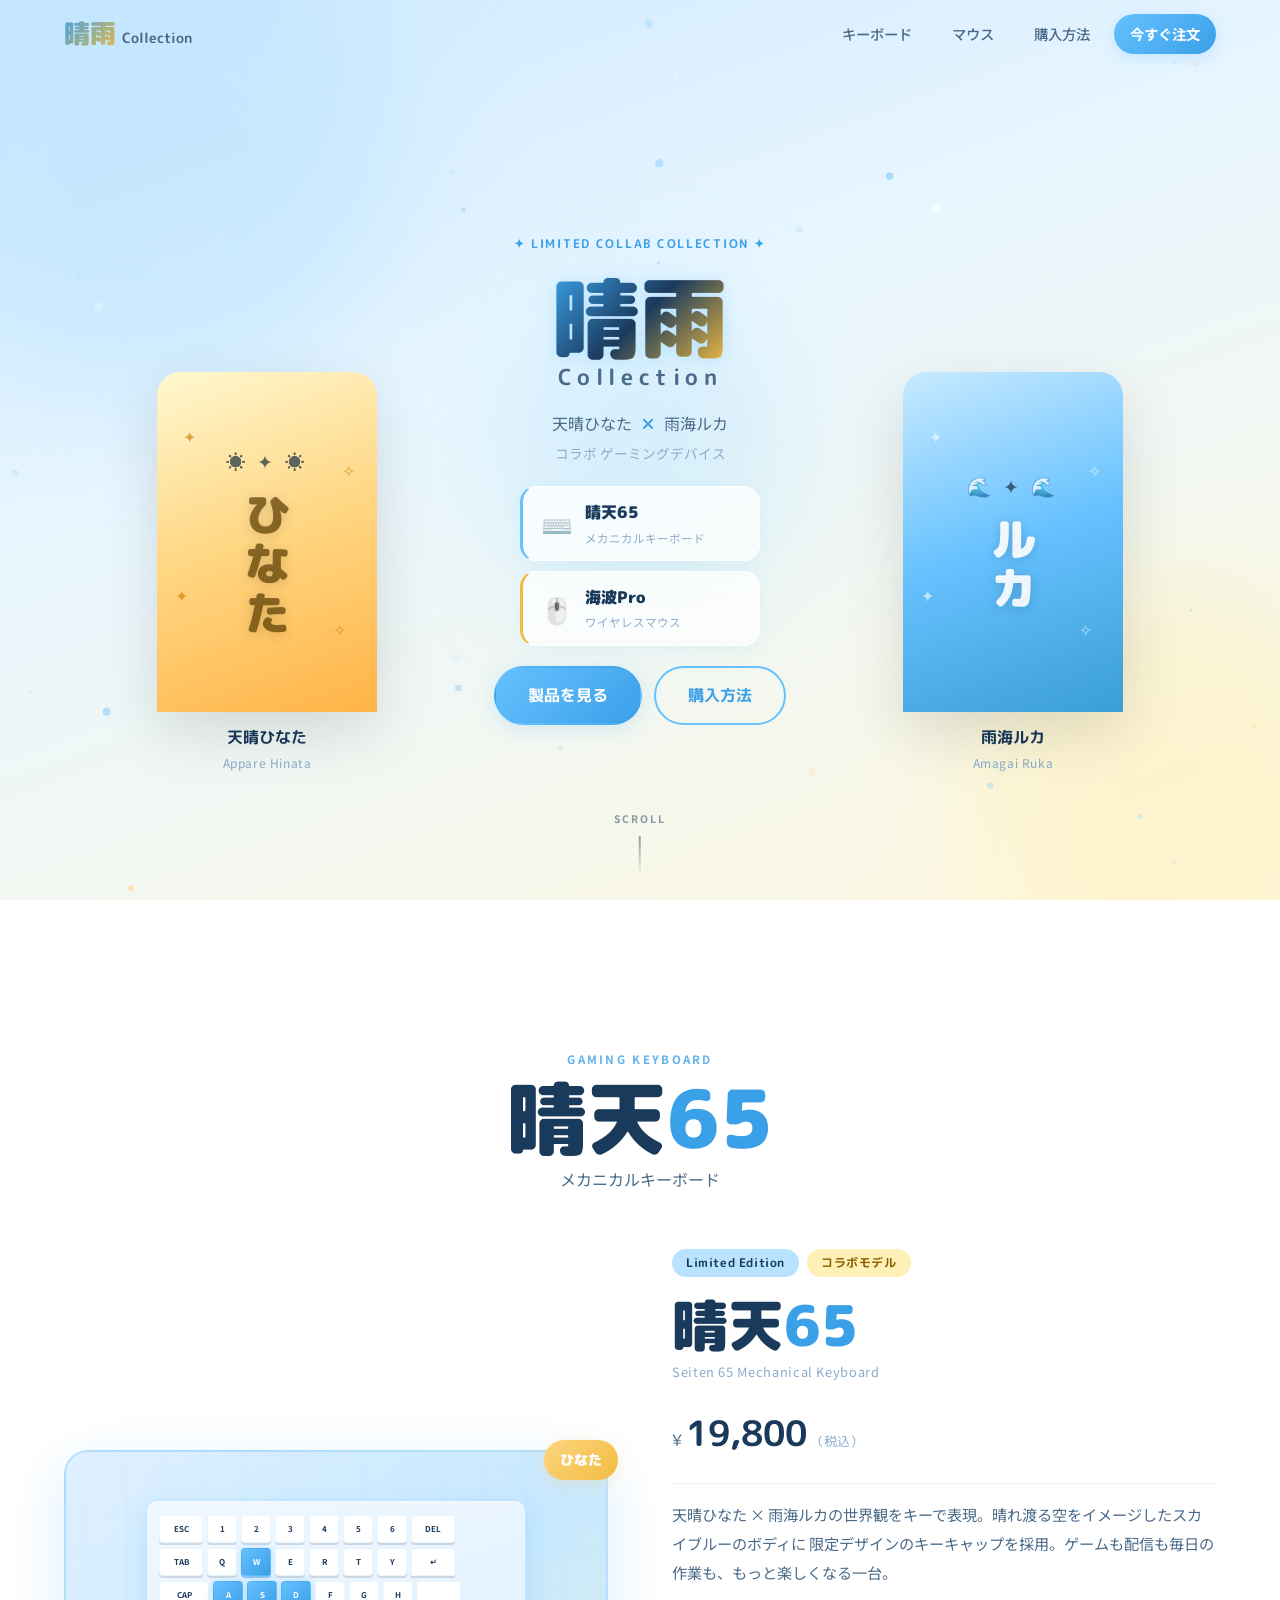
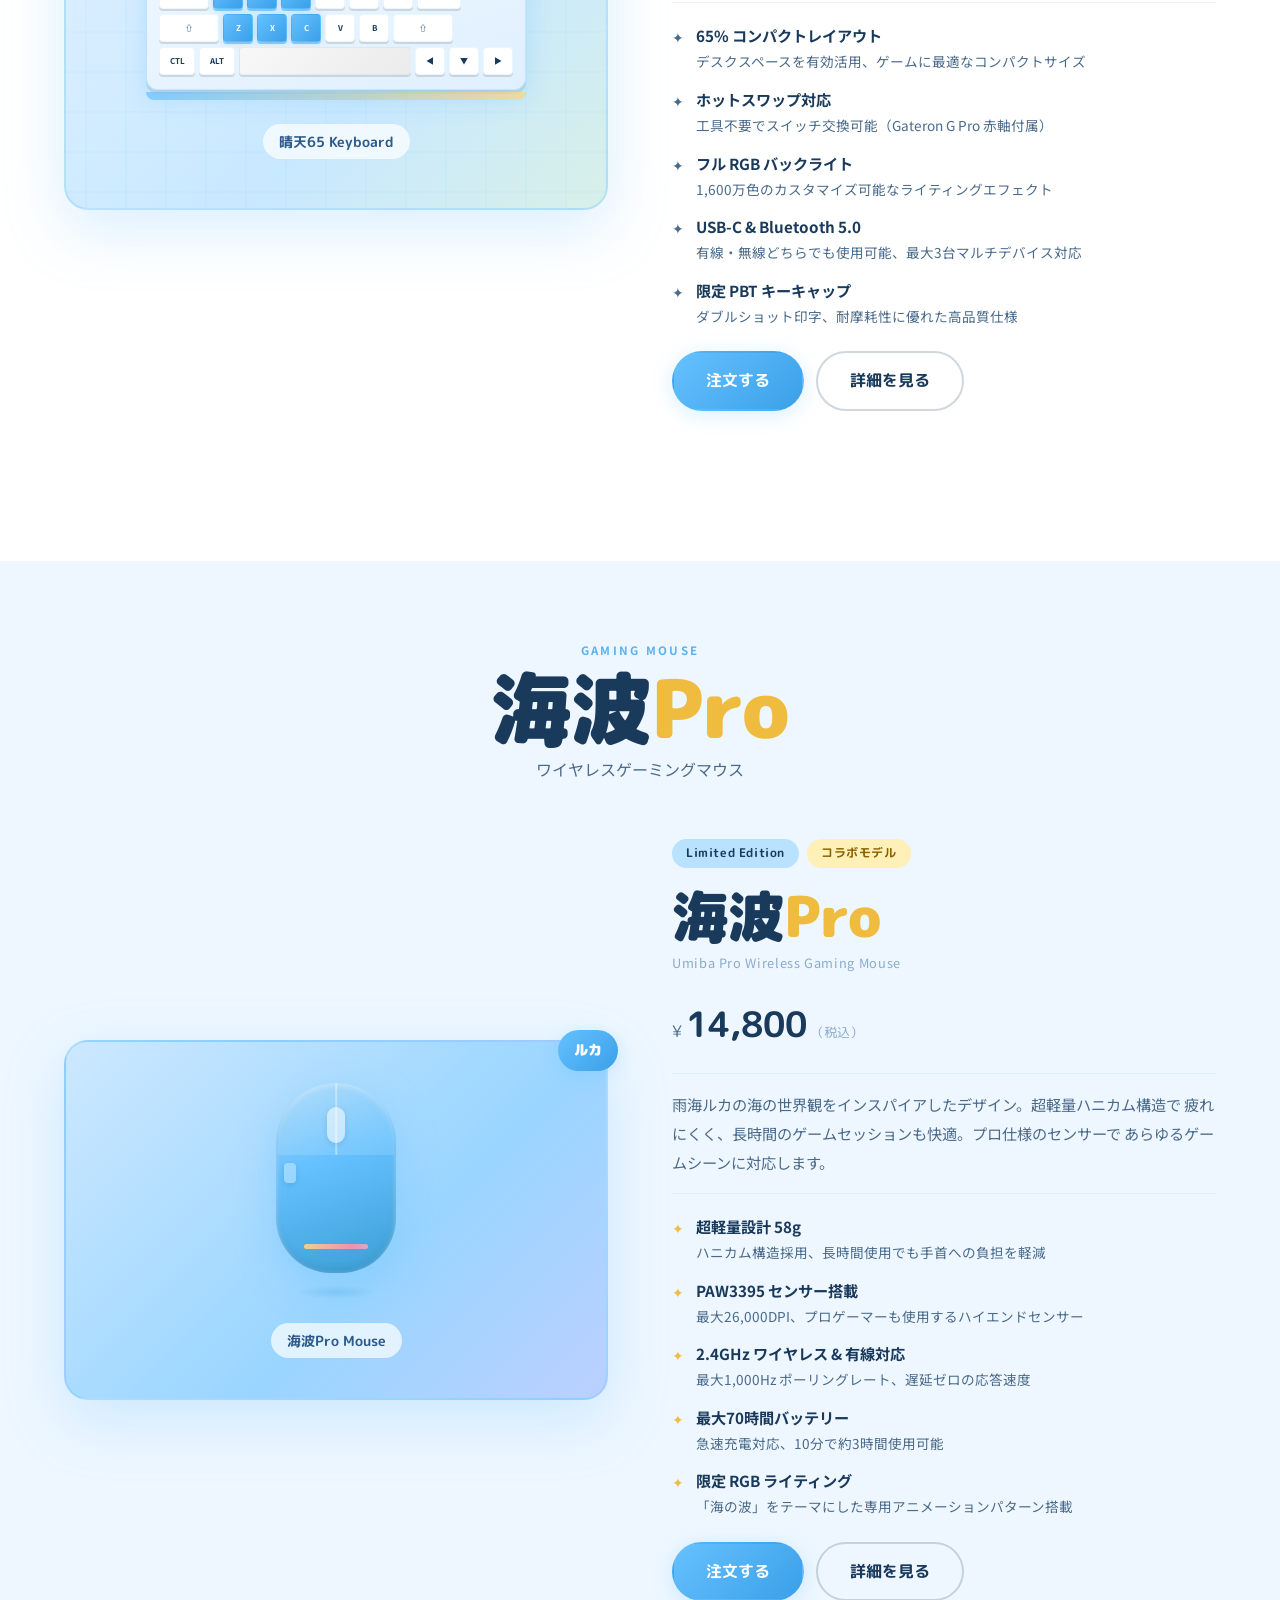
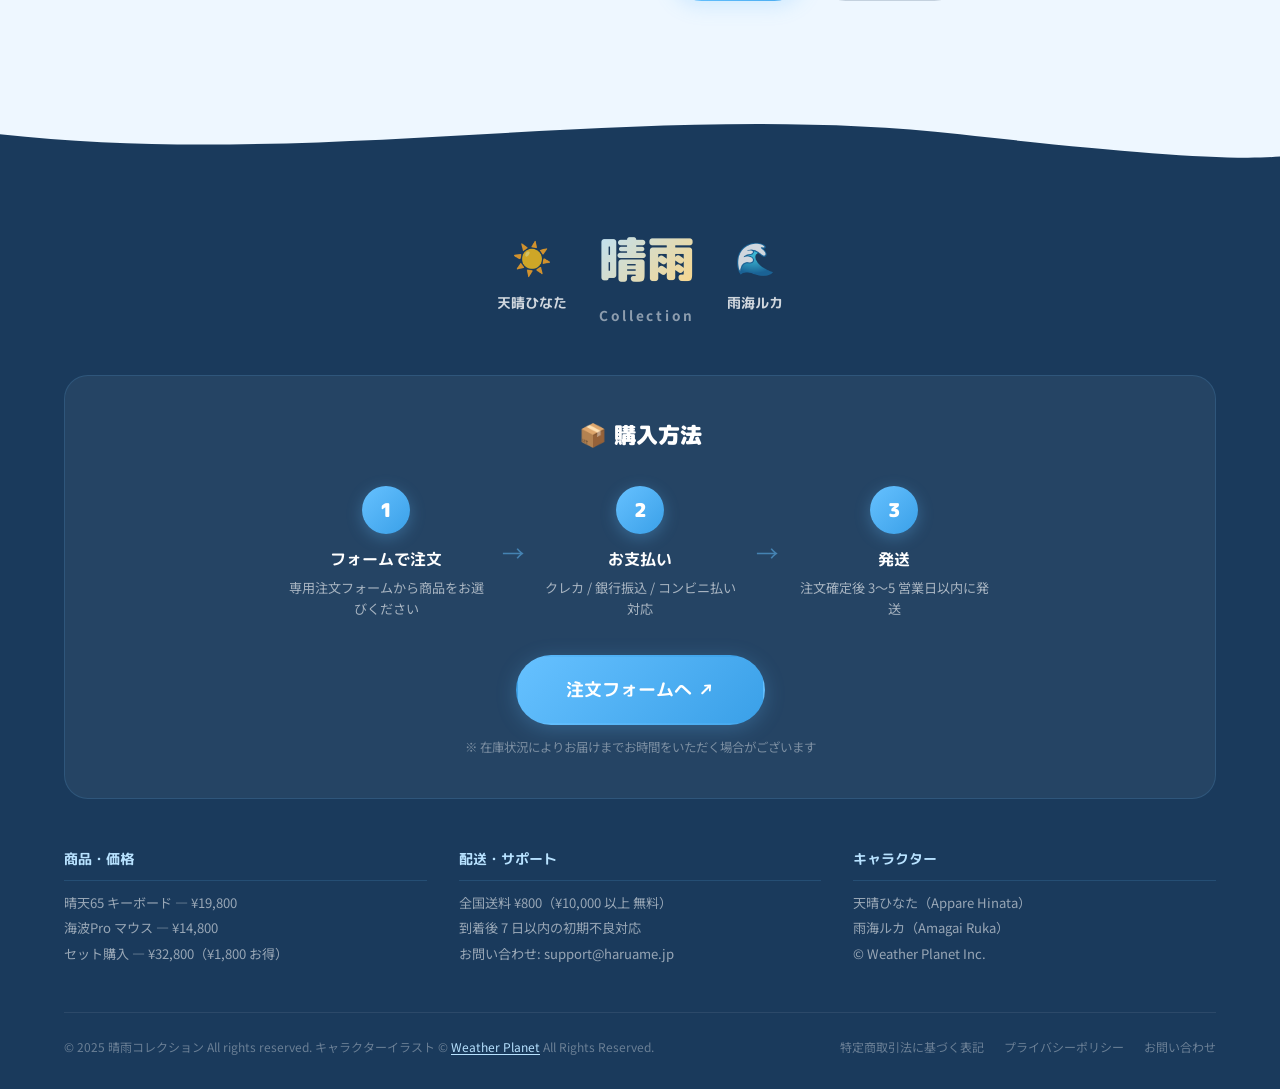
==== v1/index.html @ 4f0f5399 "fix: 하위폴더생성" ====
<!doctype html>
<html lang="ja">
    <head>
        <meta charset="UTF-8" />
        <meta name="viewport" content="width=device-width, initial-scale=1.0" />
        <meta
            name="description"
            content="天晴ひなた × 雨海ルカ コラボ ゲーミングデバイスコレクション。限定デザインのメカニカルキーボード・ワイヤレスマウス。"
        />
        <title>晴雨コレクション | ゲーミングマウス & キーボード</title>
        <link rel="preconnect" href="https://fonts.googleapis.com" />
        <link rel="preconnect" href="https://fonts.gstatic.com" crossorigin />
        <link
            href="https://fonts.googleapis.com/css2?family=M+PLUS+Rounded+1c:wght@400;700;900&family=Noto+Sans+JP:wght@300;400;500;700&display=swap"
            rel="stylesheet"
        />
        <link rel="stylesheet" href="test.css" />
    </head>
    <body>
        <!-- ===== HEADER ===== -->
        <header class="header" id="header">
            <div class="header__inner">
                <a href="#hero" class="header__logo">
                    <span class="header__logo-main">晴雨</span>
                    <span class="header__logo-sub">Collection</span>
                </a>
                <button
                    class="header__menu-btn"
                    id="menuBtn"
                    aria-label="メニューを開く"
                    aria-expanded="false"
                >
                    <span></span><span></span><span></span>
                </button>
                <nav class="header__nav" id="headerNav">
                    <a href="#keyboard" class="header__nav-link">キーボード</a>
                    <a href="#mouse" class="header__nav-link">マウス</a>
                    <a href="#footer" class="header__nav-link">購入方法</a>
                    <a href="#footer" class="header__nav-link header__nav-cta"
                        >今すぐ注文</a
                    >
                </nav>
            </div>
        </header>

        <!-- ===== FLOATING CTA ===== -->
        <div class="float-cta" id="floatCta" aria-hidden="true">
            <a href="#footer" class="float-cta__btn">
                <svg
                    viewBox="0 0 24 24"
                    fill="none"
                    stroke="currentColor"
                    stroke-width="2.2"
                    stroke-linecap="round"
                    stroke-linejoin="round"
                >
                    <circle cx="9" cy="21" r="1" />
                    <circle cx="20" cy="21" r="1" />
                    <path
                        d="M1 1h4l2.68 13.39a2 2 0 0 0 2 1.61h9.72a2 2 0 0 0 2-1.61L23 6H6"
                    />
                </svg>
                <span>今すぐ注文</span>
            </a>
        </div>

        <!-- ===== SECTION 1: HERO ===== -->
        <section class="hero" id="hero">
            <div class="hero__bg">
                <div class="hero__bg-orb hero__bg-orb--1"></div>
                <div class="hero__bg-orb hero__bg-orb--2"></div>
                <div class="hero__bg-orb hero__bg-orb--3"></div>
                <canvas class="hero__canvas" id="particleCanvas"></canvas>
            </div>

            <div class="hero__inner">
                <!-- Character: Hinata -->
                <div class="hero__char hero__char--hinata reveal reveal--left">
                    <div class="char-frame char-frame--hinata">
                        <!--
            【画像設置】ここにひなたの立ち絵を配置してください:
            <img src="images/hinata.png" alt="天晴ひなた" class="char-frame__img">
          -->
                        <div class="char-frame__placeholder">
                            <div class="char-frame__deco-top">☀️ ✦ ☀️</div>
                            <div class="char-frame__name-art">
                                ひ<br />な<br />た
                            </div>
                            <div class="char-frame__sparkles">
                                <span class="sparkle s1">✦</span>
                                <span class="sparkle s2">✧</span>
                                <span class="sparkle s3">✦</span>
                                <span class="sparkle s4">✧</span>
                            </div>
                        </div>
                    </div>
                    <div class="char-label">
                        <span class="char-label__jp">天晴ひなた</span>
                        <span class="char-label__en">Appare Hinata</span>
                    </div>
                </div>

                <!-- Center: Hero Text -->
                <div class="hero__content">
                    <p class="hero__eyebrow reveal">
                        ✦ LIMITED COLLAB COLLECTION ✦
                    </p>
                    <h1 class="hero__title reveal">
                        <span class="hero__title-ja">晴雨</span>
                        <span class="hero__title-en">Collection</span>
                    </h1>
                    <p class="hero__subtitle reveal">
                        天晴ひなた <span class="hero__x">×</span> 雨海ルカ<br />
                        <small>コラボ ゲーミングデバイス</small>
                    </p>

                    <div class="hero__products reveal">
                        <a
                            href="#keyboard"
                            class="hero__product-badge hero__product-badge--kb"
                        >
                            <span class="hero__badge-icon">⌨️</span>
                            <div class="hero__badge-text">
                                <strong>晴天65</strong>
                                <small>メカニカルキーボード</small>
                            </div>
                        </a>
                        <a
                            href="#mouse"
                            class="hero__product-badge hero__product-badge--ms"
                        >
                            <span class="hero__badge-icon">🖱️</span>
                            <div class="hero__badge-text">
                                <strong>海波Pro</strong>
                                <small>ワイヤレスマウス</small>
                            </div>
                        </a>
                    </div>

                    <div class="hero__ctas reveal">
                        <a href="#keyboard" class="btn btn--primary"
                            >製品を見る</a
                        >
                        <a href="#footer" class="btn btn--outline">購入方法</a>
                    </div>
                </div>

                <!-- Character: Ruka -->
                <div class="hero__char hero__char--ruka reveal reveal--right">
                    <div class="char-frame char-frame--ruka">
                        <!--
            【画像設置】ここにルカの立ち絵を配置してください:
            <img src="images/ruka.png" alt="雨海ルカ" class="char-frame__img">
          -->
                        <div class="char-frame__placeholder">
                            <div class="char-frame__deco-top">🌊 ✦ 🌊</div>
                            <div class="char-frame__name-art">ル<br />カ</div>
                            <div class="char-frame__sparkles">
                                <span class="sparkle s1">✦</span>
                                <span class="sparkle s2">✧</span>
                                <span class="sparkle s3">✦</span>
                                <span class="sparkle s4">✧</span>
                            </div>
                        </div>
                    </div>
                    <div class="char-label">
                        <span class="char-label__jp">雨海ルカ</span>
                        <span class="char-label__en">Amagai Ruka</span>
                    </div>
                </div>
            </div>

            <div class="hero__scroll-hint">
                <span>SCROLL</span>
                <div class="hero__scroll-line"></div>
            </div>
        </section>

        <!-- Wave divider -->
        <div class="wave-divider">
            <svg
                viewBox="0 0 1440 80"
                preserveAspectRatio="none"
                xmlns="http://www.w3.org/2000/svg"
            >
                <path
                    d="M0,40 C240,80 480,0 720,40 C960,80 1200,20 1440,50 L1440,80 L0,80 Z"
                    fill="#ffffff"
                />
            </svg>
        </div>

        <!-- ===== SECTION 2: KEYBOARD ===== -->
        <section class="product-sec product-sec--kb" id="keyboard">
            <div class="product-sec__inner">
                <div class="section-head reveal">
                    <p class="section-head__eye">GAMING KEYBOARD</p>
                    <h2 class="section-head__title">晴天<span>65</span></h2>
                    <p class="section-head__sub">メカニカルキーボード</p>
                </div>

                <div class="product-layout">
                    <!-- Product Visual -->
                    <div class="product-visual reveal reveal--left">
                        <!--
            【画像設置】ここにキーボードの商品画像を配置してください:
            <img src="images/keyboard.png" alt="晴天65 メカニカルキーボード" class="product-visual__img">
          -->
                        <div
                            class="product-visual__placeholder product-visual__placeholder--kb"
                        >
                            <div class="kb-art">
                                <div class="kb-art__body">
                                    <div class="kb-art__row">
                                        <div
                                            class="kb-art__key kb-art__key--wide"
                                        >
                                            ESC
                                        </div>
                                        <div class="kb-art__key">1</div>
                                        <div class="kb-art__key">2</div>
                                        <div class="kb-art__key">3</div>
                                        <div class="kb-art__key">4</div>
                                        <div class="kb-art__key">5</div>
                                        <div class="kb-art__key">6</div>
                                        <div
                                            class="kb-art__key kb-art__key--wide"
                                        >
                                            DEL
                                        </div>
                                    </div>
                                    <div class="kb-art__row">
                                        <div
                                            class="kb-art__key kb-art__key--tab"
                                        >
                                            TAB
                                        </div>
                                        <div class="kb-art__key">Q</div>
                                        <div
                                            class="kb-art__key kb-art__key--hi"
                                        >
                                            W
                                        </div>
                                        <div class="kb-art__key">E</div>
                                        <div class="kb-art__key">R</div>
                                        <div class="kb-art__key">T</div>
                                        <div class="kb-art__key">Y</div>
                                        <div
                                            class="kb-art__key kb-art__key--enter kb-art__key--r1"
                                        >
                                            ↵
                                        </div>
                                    </div>
                                    <div class="kb-art__row">
                                        <div
                                            class="kb-art__key kb-art__key--caps"
                                        >
                                            CAP
                                        </div>
                                        <div
                                            class="kb-art__key kb-art__key--hi"
                                        >
                                            A
                                        </div>
                                        <div
                                            class="kb-art__key kb-art__key--hi"
                                        >
                                            S
                                        </div>
                                        <div
                                            class="kb-art__key kb-art__key--hi"
                                        >
                                            D
                                        </div>
                                        <div class="kb-art__key">F</div>
                                        <div class="kb-art__key">G</div>
                                        <div class="kb-art__key">H</div>
                                        <div
                                            class="kb-art__key kb-art__key--enter kb-art__key--r2"
                                        ></div>
                                    </div>
                                    <div class="kb-art__row">
                                        <div
                                            class="kb-art__key kb-art__key--shift"
                                        >
                                            ⇧
                                        </div>
                                        <div
                                            class="kb-art__key kb-art__key--hi"
                                        >
                                            Z
                                        </div>
                                        <div
                                            class="kb-art__key kb-art__key--hi"
                                        >
                                            X
                                        </div>
                                        <div
                                            class="kb-art__key kb-art__key--hi"
                                        >
                                            C
                                        </div>
                                        <div class="kb-art__key">V</div>
                                        <div class="kb-art__key">B</div>
                                        <div
                                            class="kb-art__key kb-art__key--shift"
                                        >
                                            ⇧
                                        </div>
                                    </div>
                                    <div
                                        class="kb-art__row kb-art__row--bottom"
                                    >
                                        <div
                                            class="kb-art__key kb-art__key--mod"
                                        >
                                            CTL
                                        </div>
                                        <div
                                            class="kb-art__key kb-art__key--mod"
                                        >
                                            ALT
                                        </div>
                                        <div
                                            class="kb-art__key kb-art__key--space"
                                        ></div>
                                        <div class="kb-art__key">◀</div>
                                        <div class="kb-art__key">▼</div>
                                        <div class="kb-art__key">▶</div>
                                    </div>
                                </div>
                                <div class="kb-art__glow"></div>
                            </div>
                            <div class="product-visual__tag">
                                晴天65 Keyboard
                            </div>
                        </div>
                        <div
                            class="product-visual__accent product-visual__accent--hinata"
                        >
                            ひなた
                        </div>
                    </div>

                    <!-- Product Info -->
                    <div class="product-info reveal reveal--right">
                        <div class="product-info__tags">
                            <span class="tag tag--blue">Limited Edition</span>
                            <span class="tag tag--yellow">コラボモデル</span>
                        </div>
                        <h3 class="product-info__name">晴天<em>65</em></h3>
                        <p class="product-info__name-en">
                            Seiten 65 Mechanical Keyboard
                        </p>
                        <p class="product-info__price">
                            ¥<strong>19,800</strong><small>（税込）</small>
                        </p>

                        <p class="product-info__desc">
                            天晴ひなた ×
                            雨海ルカの世界観をキーで表現。晴れ渡る空をイメージしたスカイブルーのボディに
                            限定デザインのキーキャップを採用。ゲームも配信も毎日の作業も、もっと楽しくなる一台。
                        </p>

                        <ul class="feature-list">
                            <li class="feature-list__item reveal">
                                <span class="feature-list__icon">✦</span>
                                <div>
                                    <strong>65% コンパクトレイアウト</strong>
                                    <span
                                        >デスクスペースを有効活用、ゲームに最適なコンパクトサイズ</span
                                    >
                                </div>
                            </li>
                            <li class="feature-list__item reveal">
                                <span class="feature-list__icon">✦</span>
                                <div>
                                    <strong>ホットスワップ対応</strong>
                                    <span
                                        >工具不要でスイッチ交換可能（Gateron G
                                        Pro 赤軸付属）</span
                                    >
                                </div>
                            </li>
                            <li class="feature-list__item reveal">
                                <span class="feature-list__icon">✦</span>
                                <div>
                                    <strong>フル RGB バックライト</strong>
                                    <span
                                        >1,600万色のカスタマイズ可能なライティングエフェクト</span
                                    >
                                </div>
                            </li>
                            <li class="feature-list__item reveal">
                                <span class="feature-list__icon">✦</span>
                                <div>
                                    <strong>USB-C & Bluetooth 5.0</strong>
                                    <span
                                        >有線・無線どちらでも使用可能、最大3台マルチデバイス対応</span
                                    >
                                </div>
                            </li>
                            <li class="feature-list__item reveal">
                                <span class="feature-list__icon">✦</span>
                                <div>
                                    <strong>限定 PBT キーキャップ</strong>
                                    <span
                                        >ダブルショット印字、耐摩耗性に優れた高品質仕様</span
                                    >
                                </div>
                            </li>
                        </ul>

                        <div class="product-info__actions">
                            <a href="#footer" class="btn btn--primary"
                                >注文する</a
                            >
                            <a href="#footer" class="btn btn--ghost"
                                >詳細を見る</a
                            >
                        </div>
                    </div>
                </div>
            </div>
        </section>

        <!-- Wave divider (reversed) -->
        <div class="wave-divider wave-divider--rev">
            <svg
                viewBox="0 0 1440 80"
                preserveAspectRatio="none"
                xmlns="http://www.w3.org/2000/svg"
            >
                <path
                    d="M0,30 C240,0 480,70 720,30 C960,0 1200,60 1440,30 L1440,0 L0,0 Z"
                    fill="#ffffff"
                />
            </svg>
        </div>

        <!-- ===== SECTION 3: MOUSE ===== -->
        <section class="product-sec product-sec--ms" id="mouse">
            <div class="product-sec__inner">
                <div class="section-head reveal">
                    <p class="section-head__eye">GAMING MOUSE</p>
                    <h2 class="section-head__title">海波<span>Pro</span></h2>
                    <p class="section-head__sub">ワイヤレスゲーミングマウス</p>
                </div>

                <div class="product-layout product-layout--rev">
                    <!-- Product Info -->
                    <div class="product-info reveal reveal--left">
                        <div class="product-info__tags">
                            <span class="tag tag--blue">Limited Edition</span>
                            <span class="tag tag--yellow">コラボモデル</span>
                        </div>
                        <h3 class="product-info__name">海波<em>Pro</em></h3>
                        <p class="product-info__name-en">
                            Umiba Pro Wireless Gaming Mouse
                        </p>
                        <p class="product-info__price">
                            ¥<strong>14,800</strong><small>（税込）</small>
                        </p>

                        <p class="product-info__desc">
                            雨海ルカの海の世界観をインスパイアしたデザイン。超軽量ハニカム構造で
                            疲れにくく、長時間のゲームセッションも快適。プロ仕様のセンサーで
                            あらゆるゲームシーンに対応します。
                        </p>

                        <ul class="feature-list">
                            <li class="feature-list__item reveal">
                                <span class="feature-list__icon">✦</span>
                                <div>
                                    <strong>超軽量設計 58g</strong>
                                    <span
                                        >ハニカム構造採用、長時間使用でも手首への負担を軽減</span
                                    >
                                </div>
                            </li>
                            <li class="feature-list__item reveal">
                                <span class="feature-list__icon">✦</span>
                                <div>
                                    <strong>PAW3395 センサー搭載</strong>
                                    <span
                                        >最大26,000DPI、プロゲーマーも使用するハイエンドセンサー</span
                                    >
                                </div>
                            </li>
                            <li class="feature-list__item reveal">
                                <span class="feature-list__icon">✦</span>
                                <div>
                                    <strong
                                        >2.4GHz ワイヤレス & 有線対応</strong
                                    >
                                    <span
                                        >最大1,000Hz
                                        ポーリングレート、遅延ゼロの応答速度</span
                                    >
                                </div>
                            </li>
                            <li class="feature-list__item reveal">
                                <span class="feature-list__icon">✦</span>
                                <div>
                                    <strong>最大70時間バッテリー</strong>
                                    <span
                                        >急速充電対応、10分で約3時間使用可能</span
                                    >
                                </div>
                            </li>
                            <li class="feature-list__item reveal">
                                <span class="feature-list__icon">✦</span>
                                <div>
                                    <strong>限定 RGB ライティング</strong>
                                    <span
                                        >「海の波」をテーマにした専用アニメーションパターン搭載</span
                                    >
                                </div>
                            </li>
                        </ul>

                        <div class="product-info__actions">
                            <a href="#footer" class="btn btn--primary"
                                >注文する</a
                            >
                            <a href="#footer" class="btn btn--ghost"
                                >詳細を見る</a
                            >
                        </div>
                    </div>

                    <!-- Product Visual -->
                    <div class="product-visual reveal reveal--right">
                        <!--
            【画像設置】ここにマウスの商品画像を配置してください:
            <img src="images/mouse.png" alt="海波Pro ワイヤレスゲーミングマウス" class="product-visual__img">
          -->
                        <div
                            class="product-visual__placeholder product-visual__placeholder--ms"
                        >
                            <div class="ms-art">
                                <div class="ms-art__body">
                                    <div class="ms-art__split"></div>
                                    <div class="ms-art__wheel"></div>
                                    <div class="ms-art__side-btn"></div>
                                    <div class="ms-art__rgb-strip"></div>
                                </div>
                                <div class="ms-art__shadow"></div>
                            </div>
                            <div class="product-visual__tag">海波Pro Mouse</div>
                        </div>
                        <div
                            class="product-visual__accent product-visual__accent--ruka"
                        >
                            ルカ
                        </div>
                    </div>
                </div>
            </div>
        </section>

        <!-- ===== SECTION 4: FOOTER ===== -->
        <footer class="footer" id="footer">
            <div class="footer__wave">
                <svg
                    viewBox="0 0 1440 100"
                    preserveAspectRatio="none"
                    xmlns="http://www.w3.org/2000/svg"
                >
                    <path
                        d="M0,60 C360,100 720,20 1080,60 C1260,80 1380,90 1440,85 L1440,0 L0,0 Z"
                        fill="#eef7ff"
                    />
                </svg>
            </div>

            <div class="footer__inner">
                <!-- Characters + Logo -->
                <div class="footer__top">
                    <div class="footer__char-badge footer__char-badge--hinata">
                        <div class="footer__char-icon">☀️</div>
                        <span>天晴ひなた</span>
                    </div>
                    <div class="footer__brand">
                        <div class="footer__brand-logo">晴雨</div>
                        <div class="footer__brand-sub">Collection</div>
                    </div>
                    <div class="footer__char-badge footer__char-badge--ruka">
                        <div class="footer__char-icon">🌊</div>
                        <span>雨海ルカ</span>
                    </div>
                </div>

                <!-- Purchase Guide -->
                <div class="purchase-guide">
                    <h3 class="purchase-guide__title">📦 購入方法</h3>
                    <div class="purchase-guide__steps">
                        <div class="purchase-step">
                            <div class="purchase-step__num">1</div>
                            <div class="purchase-step__body">
                                <h4>フォームで注文</h4>
                                <p>専用注文フォームから商品をお選びください</p>
                            </div>
                        </div>
                        <div class="purchase-step__arrow">→</div>
                        <div class="purchase-step">
                            <div class="purchase-step__num">2</div>
                            <div class="purchase-step__body">
                                <h4>お支払い</h4>
                                <p>クレカ / 銀行振込 / コンビニ払い対応</p>
                            </div>
                        </div>
                        <div class="purchase-step__arrow">→</div>
                        <div class="purchase-step">
                            <div class="purchase-step__num">3</div>
                            <div class="purchase-step__body">
                                <h4>発送</h4>
                                <p>注文確定後 3〜5 営業日以内に発送</p>
                            </div>
                        </div>
                    </div>
                    <div class="purchase-guide__cta">
                        <a href="#" class="btn btn--primary btn--large"
                            >注文フォームへ ↗</a
                        >
                        <p class="purchase-guide__note">
                            ※
                            在庫状況によりお届けまでお時間をいただく場合がございます
                        </p>
                    </div>
                </div>

                <!-- Info Grid -->
                <div class="footer__info">
                    <div class="footer__info-block">
                        <h4>商品・価格</h4>
                        <ul>
                            <li>晴天65 キーボード — ¥19,800</li>
                            <li>海波Pro マウス — ¥14,800</li>
                            <li>セット購入 — ¥32,800（¥1,800 お得）</li>
                        </ul>
                    </div>
                    <div class="footer__info-block">
                        <h4>配送・サポート</h4>
                        <ul>
                            <li>全国送料 ¥800（¥10,000 以上 無料）</li>
                            <li>到着後 7 日以内の初期不良対応</li>
                            <li>お問い合わせ: support@haruame.jp</li>
                        </ul>
                    </div>
                    <div class="footer__info-block">
                        <h4>キャラクター</h4>
                        <ul>
                            <li>天晴ひなた（Appare Hinata）</li>
                            <li>雨海ルカ（Amagai Ruka）</li>
                            <li>© Weather Planet Inc.</li>
                        </ul>
                    </div>
                </div>

                <!-- Bottom Bar -->
                <div class="footer__bottom">
                    <p class="footer__copy">
                        © 2025 晴雨コレクション All rights reserved.
                        キャラクターイラスト ©
                        <a
                            href="https://weather-pla.net/"
                            target="_blank"
                            rel="noopener noreferrer"
                            >Weather Planet</a
                        >
                        All Rights Reserved.
                    </p>
                    <div class="footer__links">
                        <a href="#">特定商取引法に基づく表記</a>
                        <a href="#">プライバシーポリシー</a>
                        <a href="#">お問い合わせ</a>
                    </div>
                </div>
            </div>
        </footer>

        <script src="test.js"></script>
    </body>
</html>
---- v1/test.css ----
/* =============================================
   CSS CUSTOM PROPERTIES
============================================= */
:root {
    --blue: #66c1ff;
    --blue-dark: #3aa0e8;
    --blue-light: #b8e2ff;
    --blue-pale: #e8f6ff;
    --yellow: #ffd580;
    --yellow-dark: #f0bc40;
    --yellow-light: #fff0b8;
    --navy: #1a3a5c;
    --navy-light: #2d5a8a;
    --text: #1a2e42;
    --text-mid: #4a6a8a;
    --text-light: #8aabcc;
    --white: #ffffff;
    --bg-light: #f4faff;
    --bg-section: #eef7ff;
    --shadow-blue: rgba(102, 193, 255, 0.25);
    --shadow-yellow: rgba(255, 213, 128, 0.3);

    --font-round: "M PLUS Rounded 1c", sans-serif;
    --font-body: "Noto Sans JP", sans-serif;

    --radius-sm: 8px;
    --radius-md: 16px;
    --radius-lg: 24px;
    --radius-xl: 40px;

    --transition: 0.3s cubic-bezier(0.4, 0, 0.2, 1);
    --transition-slow: 0.6s cubic-bezier(0.4, 0, 0.2, 1);

    --max-w: 1200px;
    --header-h: 68px;
}

/* =============================================
   RESET & BASE
============================================= */
*,
*::before,
*::after {
    box-sizing: border-box;
    margin: 0;
    padding: 0;
}

html {
    scroll-behavior: smooth;
    -webkit-font-smoothing: antialiased;
}

body {
    font-family: var(--font-body);
    color: var(--text);
    background: var(--white);
    overflow-x: hidden;
    line-height: 1.7;
}

img {
    display: block;
    max-width: 100%;
    height: auto;
}

a {
    text-decoration: none;
    color: inherit;
}

ul {
    list-style: none;
}

/* =============================================
   SCROLL ANIMATIONS
============================================= */
.reveal {
    opacity: 0;
    transform: translateY(32px);
    transition:
        opacity 0.7s var(--transition-slow),
        transform 0.7s var(--transition-slow);
}

.reveal.reveal--left {
    transform: translateX(-48px);
}

.reveal.reveal--right {
    transform: translateX(48px);
}

.reveal.visible {
    opacity: 1;
    transform: none;
}

/* Stagger delays for feature list items */
.feature-list__item:nth-child(1) {
    transition-delay: 0s;
}
.feature-list__item:nth-child(2) {
    transition-delay: 0.1s;
}
.feature-list__item:nth-child(3) {
    transition-delay: 0.2s;
}
.feature-list__item:nth-child(4) {
    transition-delay: 0.3s;
}
.feature-list__item:nth-child(5) {
    transition-delay: 0.4s;
}

/* =============================================
   BUTTONS
============================================= */
.btn {
    display: inline-flex;
    align-items: center;
    justify-content: center;
    gap: 8px;
    padding: 14px 32px;
    border-radius: var(--radius-xl);
    font-family: var(--font-round);
    font-weight: 700;
    font-size: 1rem;
    cursor: pointer;
    border: 2px solid transparent;
    transition:
        transform var(--transition),
        box-shadow var(--transition),
        background var(--transition);
    white-space: nowrap;
}

.btn--primary {
    background: linear-gradient(135deg, var(--blue), var(--blue-dark));
    color: var(--white);
    box-shadow: 0 4px 20px var(--shadow-blue);
}

.btn--primary:hover {
    transform: translateY(-3px);
    box-shadow: 0 8px 32px var(--shadow-blue);
}

.btn--outline {
    background: transparent;
    color: var(--blue-dark);
    border-color: var(--blue);
}

.btn--outline:hover {
    background: var(--blue-pale);
    transform: translateY(-2px);
}

.btn--ghost {
    background: transparent;
    color: var(--navy);
    border-color: rgba(26, 58, 92, 0.2);
}

.btn--ghost:hover {
    background: var(--bg-light);
    transform: translateY(-2px);
}

.btn--large {
    padding: 18px 48px;
    font-size: 1.1rem;
}

/* =============================================
   TAGS
============================================= */
.tag {
    display: inline-block;
    padding: 4px 14px;
    border-radius: 100px;
    font-size: 0.75rem;
    font-weight: 700;
    font-family: var(--font-round);
    letter-spacing: 0.05em;
}

.tag--blue {
    background: var(--blue-light);
    color: var(--navy);
}

.tag--yellow {
    background: var(--yellow-light);
    color: #8a6200;
}

/* =============================================
   HEADER
============================================= */
.header {
    position: fixed;
    top: 0;
    left: 0;
    right: 0;
    z-index: 1000;
    height: var(--header-h);
    transition:
        background var(--transition),
        box-shadow var(--transition);
}

.header.scrolled {
    background: rgba(255, 255, 255, 0.95);
    backdrop-filter: blur(12px);
    box-shadow: 0 2px 20px rgba(102, 193, 255, 0.15);
}

.header__inner {
    max-width: var(--max-w);
    margin: 0 auto;
    padding: 0 24px;
    height: 100%;
    display: flex;
    align-items: center;
    justify-content: space-between;
}

.header__logo {
    display: flex;
    align-items: baseline;
    gap: 6px;
    font-family: var(--font-round);
}

.header__logo-main {
    font-size: 1.6rem;
    font-weight: 900;
    background: linear-gradient(135deg, var(--blue-dark), var(--yellow-dark));
    -webkit-background-clip: text;
    -webkit-text-fill-color: transparent;
    background-clip: text;
}

.header__logo-sub {
    font-size: 0.85rem;
    font-weight: 700;
    color: var(--text-mid);
}

.header__nav {
    display: flex;
    align-items: center;
    gap: 8px;
}

.header__nav-link {
    padding: 8px 16px;
    border-radius: var(--radius-xl);
    font-weight: 500;
    font-size: 0.9rem;
    color: var(--text-mid);
    transition:
        color var(--transition),
        background var(--transition);
}

.header__nav-link:hover {
    color: var(--blue-dark);
    background: var(--blue-pale);
}

.header__nav-cta {
    background: linear-gradient(135deg, var(--blue), var(--blue-dark));
    color: var(--white) !important;
    font-weight: 700;
    box-shadow: 0 4px 14px var(--shadow-blue);
}

.header__nav-cta:hover {
    transform: translateY(-2px);
    box-shadow: 0 6px 20px var(--shadow-blue);
    background: linear-gradient(
        135deg,
        var(--blue-dark),
        var(--navy-light)
    ) !important;
}

/* Hamburger */
.header__menu-btn {
    display: none;
    flex-direction: column;
    justify-content: center;
    gap: 5px;
    width: 40px;
    height: 40px;
    background: none;
    border: none;
    cursor: pointer;
    padding: 6px;
}

.header__menu-btn span {
    display: block;
    height: 2px;
    background: var(--navy);
    border-radius: 2px;
    transition:
        transform var(--transition),
        opacity var(--transition);
}

.header__menu-btn.open span:nth-child(1) {
    transform: translateY(7px) rotate(45deg);
}
.header__menu-btn.open span:nth-child(2) {
    opacity: 0;
}
.header__menu-btn.open span:nth-child(3) {
    transform: translateY(-7px) rotate(-45deg);
}

/* =============================================
   FLOATING CTA
============================================= */
.float-cta {
    position: fixed;
    bottom: 32px;
    right: 24px;
    z-index: 900;
    opacity: 0;
    transform: translateY(20px) scale(0.9);
    pointer-events: none;
    transition:
        opacity var(--transition),
        transform var(--transition);
}

.float-cta.visible {
    opacity: 1;
    transform: translateY(0) scale(1);
    pointer-events: auto;
}

.float-cta.hidden {
    opacity: 0;
    pointer-events: none;
}

.float-cta__btn {
    display: flex;
    align-items: center;
    gap: 10px;
    padding: 14px 24px;
    background: linear-gradient(135deg, var(--blue), var(--blue-dark));
    color: var(--white);
    border-radius: var(--radius-xl);
    font-family: var(--font-round);
    font-weight: 700;
    font-size: 0.95rem;
    box-shadow: 0 6px 30px var(--shadow-blue);
    animation: float-pulse 2.5s ease-in-out infinite;
    transition:
        transform var(--transition),
        box-shadow var(--transition);
}

.float-cta__btn:hover {
    transform: translateY(-3px);
    box-shadow: 0 10px 40px var(--shadow-blue);
    animation-play-state: paused;
}

.float-cta__btn svg {
    width: 20px;
    height: 20px;
    flex-shrink: 0;
}

@keyframes float-pulse {
    0%,
    100% {
        box-shadow: 0 6px 30px var(--shadow-blue);
    }
    50% {
        box-shadow: 0 6px 40px rgba(102, 193, 255, 0.5);
    }
}

/* =============================================
   HERO SECTION
============================================= */
.hero {
    position: relative;
    min-height: 100svh;
    min-height: 100vh;
    background: linear-gradient(160deg, #cce8ff 0%, #e8f6ff 40%, #fff8e0 100%);
    display: flex;
    flex-direction: column;
    align-items: center;
    justify-content: center;
    padding-top: var(--header-h);
    overflow: hidden;
}

/* Background orbs */
.hero__bg {
    position: absolute;
    inset: 0;
    pointer-events: none;
}

.hero__bg-orb {
    position: absolute;
    border-radius: 50%;
    filter: blur(60px);
    opacity: 0.5;
}

.hero__bg-orb--1 {
    width: 500px;
    height: 500px;
    background: var(--blue-light);
    top: -100px;
    left: -100px;
}

.hero__bg-orb--2 {
    width: 400px;
    height: 400px;
    background: var(--yellow-light);
    bottom: -80px;
    right: -80px;
}

.hero__bg-orb--3 {
    width: 300px;
    height: 300px;
    background: rgba(168, 224, 255, 0.6);
    top: 50%;
    left: 50%;
    transform: translate(-50%, -50%);
}

.hero__canvas {
    position: absolute;
    inset: 0;
    width: 100%;
    height: 100%;
}

/* Hero inner layout */
.hero__inner {
    position: relative;
    z-index: 1;
    display: grid;
    grid-template-columns: 1fr auto 1fr;
    align-items: end;
    gap: 24px;
    max-width: var(--max-w);
    width: 100%;
    padding: 40px 24px 0;
}

/* ---- Character Frames ---- */
.hero__char {
    display: flex;
    flex-direction: column;
    align-items: center;
    gap: 12px;
}

.char-frame {
    position: relative;
    width: 220px;
    height: 340px;
    border-radius: var(--radius-lg) var(--radius-lg) 0 0;
    overflow: hidden;
    box-shadow: 0 20px 60px rgba(0, 0, 0, 0.12);
}

.char-frame__img {
    width: 100%;
    height: 100%;
    object-fit: cover;
    object-position: top center;
}

.char-frame--hinata {
    background: linear-gradient(160deg, #fff8d0, #ffd580, #ffb347);
}

.char-frame--ruka {
    background: linear-gradient(160deg, #c8eaff, #66c1ff, #3a9ed4);
}

.char-frame__placeholder {
    width: 100%;
    height: 100%;
    display: flex;
    flex-direction: column;
    align-items: center;
    justify-content: center;
    gap: 12px;
    padding: 20px;
    position: relative;
}

.char-frame__deco-top {
    font-size: 1.2rem;
    letter-spacing: 4px;
    opacity: 0.7;
}

.char-frame__name-art {
    font-family: var(--font-round);
    font-size: 2.8rem;
    font-weight: 900;
    line-height: 1.1;
    text-align: center;
    color: rgba(255, 255, 255, 0.9);
    text-shadow: 0 2px 12px rgba(0, 0, 0, 0.15);
}

.char-frame--hinata .char-frame__name-art {
    color: rgba(90, 60, 0, 0.7);
}
.char-frame--ruka .char-frame__name-art {
    color: rgba(255, 255, 255, 0.9);
}

/* Sparkles */
.char-frame__sparkles {
    position: absolute;
    inset: 0;
    pointer-events: none;
}

.sparkle {
    position: absolute;
    font-size: 1rem;
    animation: sparkle-float 3s ease-in-out infinite;
    opacity: 0.6;
}

.s1 {
    top: 15%;
    left: 12%;
    animation-delay: 0s;
}
.s2 {
    top: 25%;
    right: 10%;
    animation-delay: 0.7s;
}
.s3 {
    bottom: 30%;
    left: 8%;
    animation-delay: 1.4s;
}
.s4 {
    bottom: 20%;
    right: 14%;
    animation-delay: 2.1s;
}

.char-frame--hinata .sparkle {
    color: #c87800;
}
.char-frame--ruka .sparkle {
    color: #ffffff;
}

@keyframes sparkle-float {
    0%,
    100% {
        transform: translateY(0) rotate(0deg);
        opacity: 0.5;
    }
    50% {
        transform: translateY(-8px) rotate(20deg);
        opacity: 1;
    }
}

/* Character label */
.char-label {
    display: flex;
    flex-direction: column;
    align-items: center;
    gap: 2px;
}

.char-label__jp {
    font-family: var(--font-round);
    font-size: 1rem;
    font-weight: 700;
    color: var(--navy);
}

.char-label__en {
    font-size: 0.75rem;
    color: var(--text-light);
    letter-spacing: 0.05em;
}

/* ---- Hero Content (center) ---- */
.hero__content {
    display: flex;
    flex-direction: column;
    align-items: center;
    gap: 20px;
    padding-bottom: 48px;
    text-align: center;
    min-width: 280px;
}

.hero__eyebrow {
    font-family: var(--font-round);
    font-size: 0.72rem;
    font-weight: 700;
    letter-spacing: 0.15em;
    color: var(--blue-dark);
    opacity: 0.8;
}

.hero__title {
    font-family: var(--font-round);
    font-weight: 900;
    line-height: 1;
    display: flex;
    flex-direction: column;
    align-items: center;
    gap: 4px;
}

.hero__title-ja {
    font-size: clamp(3.5rem, 8vw, 5.5rem);
    background: linear-gradient(
        135deg,
        var(--blue-dark) 0%,
        var(--navy) 50%,
        var(--yellow-dark) 100%
    );
    -webkit-background-clip: text;
    -webkit-text-fill-color: transparent;
    background-clip: text;
    filter: drop-shadow(0 2px 8px rgba(102, 193, 255, 0.3));
}

.hero__title-en {
    font-size: clamp(1rem, 2.5vw, 1.4rem);
    letter-spacing: 0.25em;
    color: var(--text-mid);
    font-weight: 700;
    -webkit-text-fill-color: unset;
}

.hero__subtitle {
    font-size: 1rem;
    color: var(--text-mid);
    line-height: 1.8;
}

.hero__subtitle small {
    font-size: 0.85rem;
    color: var(--text-light);
}

.hero__x {
    color: var(--blue-dark);
    font-weight: 900;
    margin: 0 4px;
}

/* Product badges */
.hero__products {
    display: flex;
    flex-direction: column;
    gap: 10px;
    width: 100%;
    max-width: 240px;
}

.hero__product-badge {
    display: flex;
    align-items: center;
    gap: 12px;
    padding: 12px 18px;
    background: rgba(255, 255, 255, 0.75);
    backdrop-filter: blur(10px);
    border-radius: var(--radius-md);
    border: 1.5px solid rgba(255, 255, 255, 0.8);
    box-shadow: 0 4px 16px rgba(102, 193, 255, 0.1);
    transition:
        transform var(--transition),
        box-shadow var(--transition);
    text-align: left;
}

.hero__product-badge:hover {
    transform: translateX(4px);
    box-shadow: 0 6px 24px var(--shadow-blue);
}

.hero__badge-icon {
    font-size: 1.6rem;
    flex-shrink: 0;
}

.hero__badge-text {
    display: flex;
    flex-direction: column;
    gap: 2px;
}

.hero__badge-text strong {
    font-family: var(--font-round);
    font-size: 1rem;
    font-weight: 900;
    color: var(--navy);
}

.hero__badge-text small {
    font-size: 0.72rem;
    color: var(--text-light);
}

.hero__product-badge--kb {
    border-left: 3px solid var(--blue);
}
.hero__product-badge--ms {
    border-left: 3px solid var(--yellow-dark);
}

.hero__ctas {
    display: flex;
    gap: 12px;
    flex-wrap: wrap;
    justify-content: center;
}

/* Scroll hint */
.hero__scroll-hint {
    position: absolute;
    bottom: 24px;
    left: 50%;
    transform: translateX(-50%);
    display: flex;
    flex-direction: column;
    align-items: center;
    gap: 8px;
    opacity: 0.5;
    animation: scroll-hint 2s ease-in-out infinite;
}

.hero__scroll-hint span {
    font-size: 0.65rem;
    letter-spacing: 0.2em;
    color: var(--navy);
    font-weight: 700;
}

.hero__scroll-line {
    width: 1.5px;
    height: 40px;
    background: linear-gradient(to bottom, var(--navy), transparent);
    border-radius: 2px;
}

@keyframes scroll-hint {
    0%,
    100% {
        transform: translateX(-50%) translateY(0);
        opacity: 0.4;
    }
    50% {
        transform: translateX(-50%) translateY(6px);
        opacity: 0.7;
    }
}

/* =============================================
   WAVE DIVIDERS
============================================= */
.wave-divider {
    display: block;
    line-height: 0;
    overflow: hidden;
    margin-top: -1px;
}

.wave-divider svg {
    display: block;
    width: 100%;
}

.wave-divider--rev {
    transform: scaleY(-1);
    margin-bottom: -1px;
    margin-top: 0;
}

/* =============================================
   PRODUCT SECTIONS
============================================= */
.product-sec {
    padding: 80px 0;
    position: relative;
}

.product-sec--kb {
    background: var(--white);
}

.product-sec--ms {
    background: var(--bg-section);
}

.product-sec__inner {
    max-width: var(--max-w);
    margin: 0 auto;
    padding: 0 24px;
}

/* Section header */
.section-head {
    text-align: center;
    margin-bottom: 56px;
}

.section-head__eye {
    font-size: 0.72rem;
    font-weight: 700;
    letter-spacing: 0.2em;
    color: var(--blue-dark);
    margin-bottom: 8px;
    opacity: 0.8;
}

.section-head__title {
    font-family: var(--font-round);
    font-size: clamp(3rem, 7vw, 5rem);
    font-weight: 900;
    line-height: 1;
    color: var(--navy);
    margin-bottom: 8px;
}

.section-head__title span {
    color: var(--blue-dark);
}

.product-sec--ms .section-head__title span {
    color: var(--yellow-dark);
}

.section-head__sub {
    font-size: 1rem;
    color: var(--text-mid);
}

/* Product layout grid */
.product-layout {
    display: grid;
    grid-template-columns: 1fr 1fr;
    gap: 64px;
    align-items: center;
}

.product-layout--rev {
    direction: rtl;
}

.product-layout--rev > * {
    direction: ltr;
}

/* =============================================
   PRODUCT VISUAL (placeholder)
============================================= */
.product-visual {
    position: relative;
}

.product-visual__placeholder {
    border-radius: var(--radius-lg);
    padding: 40px 32px;
    display: flex;
    flex-direction: column;
    align-items: center;
    gap: 24px;
    min-height: 360px;
    justify-content: center;
    position: relative;
    overflow: hidden;
}

.product-visual__placeholder--kb {
    background: linear-gradient(135deg, #dff0ff 0%, #c8e8ff 60%, #d8f0e8 100%);
    border: 2px solid rgba(102, 193, 255, 0.3);
    box-shadow: 0 20px 60px var(--shadow-blue);
}

.product-visual__placeholder--ms {
    background: linear-gradient(135deg, #cce8ff 0%, #99d5ff 60%, #bbd0ff 100%);
    border: 2px solid rgba(102, 193, 255, 0.3);
    box-shadow: 0 20px 60px var(--shadow-blue);
}

.product-visual__placeholder--kb::before {
    content: "";
    position: absolute;
    inset: 0;
    background: url("data:image/svg+xml,%3Csvg width='40' height='40' viewBox='0 0 40 40' xmlns='http://www.w3.org/2000/svg'%3E%3Cpath d='M0 20h40M20 0v40' stroke='rgba(102,193,255,0.1)' stroke-width='1'/%3E%3C/svg%3E");
    border-radius: inherit;
}

.product-visual__img {
    width: 100%;
    height: auto;
    border-radius: var(--radius-md);
}

.product-visual__tag {
    position: relative;
    font-family: var(--font-round);
    font-size: 0.85rem;
    font-weight: 700;
    color: var(--navy-light);
    background: rgba(255, 255, 255, 0.7);
    padding: 6px 16px;
    border-radius: 100px;
    backdrop-filter: blur(4px);
}

.product-visual__accent {
    position: absolute;
    top: -10px;
    right: -10px;
    background: linear-gradient(135deg, var(--yellow), var(--yellow-dark));
    color: white;
    font-family: var(--font-round);
    font-weight: 900;
    font-size: 0.9rem;
    padding: 8px 16px;
    border-radius: var(--radius-xl);
    box-shadow: 0 4px 16px var(--shadow-yellow);
    z-index: 2;
}

.product-visual__accent--ruka {
    background: linear-gradient(135deg, var(--blue), var(--blue-dark));
    box-shadow: 0 4px 16px var(--shadow-blue);
}

/* =============================================
   KEYBOARD CSS ART
============================================= */
.kb-art {
    position: relative;
    width: 100%;
    max-width: 380px;
}

.kb-art__body {
    background: linear-gradient(160deg, #f0f8ff, #e0f0ff);
    border-radius: 12px;
    padding: 14px 12px;
    display: flex;
    flex-direction: column;
    gap: 5px;
    box-shadow:
        0 4px 0 rgba(0, 0, 0, 0.08),
        0 8px 24px rgba(102, 193, 255, 0.3),
        inset 0 1px 0 rgba(255, 255, 255, 0.8);
    border: 1.5px solid rgba(102, 193, 255, 0.3);
}

.kb-art__row {
    display: flex;
    gap: 4px;
    justify-content: flex-start;
}

.kb-art__key {
    background: var(--white);
    border-radius: 4px;
    width: 30px;
    height: 28px;
    display: flex;
    align-items: center;
    justify-content: center;
    font-size: 8px;
    font-weight: 700;
    color: var(--navy);
    box-shadow: 0 2px 0 rgba(0, 0, 0, 0.12);
    flex-shrink: 0;
    border: 1px solid rgba(102, 193, 255, 0.15);
}

.kb-art__key--hi {
    background: linear-gradient(135deg, var(--blue), var(--blue-dark));
    color: white;
    box-shadow:
        0 2px 0 rgba(58, 160, 232, 0.5),
        0 0 8px rgba(102, 193, 255, 0.4);
}

.kb-art__key--wide {
    width: 44px;
}
.kb-art__key--tab {
    width: 44px;
}
.kb-art__key--caps {
    width: 50px;
}
.kb-art__key--shift {
    width: 60px;
}
.kb-art__key--mod {
    width: 36px;
}
.kb-art__key--backspace {
    width: 42px;
}

.kb-art__key--enter {
    width: 44px;
    height: 60px;
    border-radius: 4px 4px 4px 4px;
}

.kb-art__key--r1 {
    border-radius: 4px 4px 0 0;
    height: 28px;
}
.kb-art__key--r2 {
    border-radius: 0 0 4px 4px;
    height: 28px;
    background: var(--white);
}

.kb-art__key--space {
    flex: 1;
    width: auto;
    min-width: 100px;
    background: linear-gradient(135deg, #f8f8f8, #ebebeb);
}

.kb-art__row--bottom {
    gap: 4px;
}

.kb-art__glow {
    height: 8px;
    background: linear-gradient(90deg, var(--blue), var(--yellow), var(--blue));
    border-radius: 0 0 8px 8px;
    margin-top: 2px;
    opacity: 0.7;
    animation: rgb-flow 3s linear infinite;
    background-size: 200% 100%;
}

@keyframes rgb-flow {
    0% {
        background-position: 0% 50%;
    }
    100% {
        background-position: 200% 50%;
    }
}

/* =============================================
   MOUSE CSS ART
============================================= */
.ms-art {
    display: flex;
    flex-direction: column;
    align-items: center;
    gap: 8px;
}

.ms-art__body {
    position: relative;
    width: 120px;
    height: 190px;
    background: linear-gradient(160deg, #a8d8f8 0%, #66c1ff 40%, #3a9ed4 100%);
    border-radius: 60px 60px 55px 55px;
    box-shadow:
        0 12px 40px rgba(102, 193, 255, 0.4),
        inset 0 2px 6px rgba(255, 255, 255, 0.4),
        inset 0 -4px 8px rgba(0, 0, 0, 0.08);
    overflow: hidden;
}

.ms-art__split {
    position: absolute;
    top: 0;
    left: 50%;
    transform: translateX(-50%);
    width: 1.5px;
    height: 72px;
    background: rgba(255, 255, 255, 0.4);
    border-radius: 2px;
}

.ms-art__split::before,
.ms-art__split::after {
    content: "";
    position: absolute;
    top: 0;
    height: 100%;
    width: 58px;
    background: rgba(255, 255, 255, 0.12);
}

.ms-art__split::before {
    right: 1px;
    border-radius: 60px 0 0 0;
}
.ms-art__split::after {
    left: 1px;
    border-radius: 0 60px 0 0;
}

.ms-art__wheel {
    position: absolute;
    top: 24px;
    left: 50%;
    transform: translateX(-50%);
    width: 18px;
    height: 36px;
    background: rgba(255, 255, 255, 0.55);
    border-radius: 9px;
    box-shadow: 0 2px 6px rgba(0, 0, 0, 0.1);
}

.ms-art__side-btn {
    position: absolute;
    left: 8px;
    top: 80px;
    width: 12px;
    height: 20px;
    background: rgba(255, 255, 255, 0.35);
    border-radius: 4px;
    box-shadow: 0 2px 6px rgba(0, 0, 0, 0.1);
}

.ms-art__rgb-strip {
    position: absolute;
    bottom: 24px;
    left: 50%;
    transform: translateX(-50%);
    width: 64px;
    height: 5px;
    border-radius: 3px;
    background: linear-gradient(
        90deg,
        var(--yellow),
        #ff8fab,
        var(--blue-light),
        #a8ff78,
        var(--yellow)
    );
    background-size: 300% 100%;
    animation: rgb-flow 2s linear infinite;
    opacity: 0.9;
}

.ms-art__shadow {
    width: 80px;
    height: 14px;
    background: radial-gradient(
        ellipse,
        rgba(58, 158, 212, 0.25) 0%,
        transparent 70%
    );
    border-radius: 50%;
    margin-top: 4px;
}

/* =============================================
   PRODUCT INFO
============================================= */
.product-info {
    display: flex;
    flex-direction: column;
    gap: 20px;
}

.product-info__tags {
    display: flex;
    gap: 8px;
    flex-wrap: wrap;
}

.product-info__name {
    font-family: var(--font-round);
    font-size: clamp(2.4rem, 5vw, 3.5rem);
    font-weight: 900;
    color: var(--navy);
    line-height: 1;
}

.product-info__name em {
    font-style: normal;
    color: var(--blue-dark);
}

.product-sec--ms .product-info__name em {
    color: var(--yellow-dark);
}

.product-info__name-en {
    font-size: 0.8rem;
    color: var(--text-light);
    letter-spacing: 0.05em;
    margin-top: -12px;
}

.product-info__price {
    font-family: var(--font-round);
    font-size: 1rem;
    color: var(--text-mid);
    display: flex;
    align-items: baseline;
    gap: 4px;
}

.product-info__price strong {
    font-size: 2.2rem;
    color: var(--navy);
}

.product-info__price small {
    font-size: 0.8rem;
    color: var(--text-light);
}

.product-info__desc {
    font-size: 0.95rem;
    color: var(--text-mid);
    line-height: 1.9;
    padding: 16px 0;
    border-top: 1.5px solid rgba(102, 193, 255, 0.15);
    border-bottom: 1.5px solid rgba(102, 193, 255, 0.15);
}

.product-info__actions {
    display: flex;
    gap: 12px;
    flex-wrap: wrap;
    padding-top: 4px;
}

/* =============================================
   FEATURE LIST
============================================= */
.feature-list {
    display: flex;
    flex-direction: column;
    gap: 14px;
}

.feature-list__item {
    display: flex;
    align-items: flex-start;
    gap: 12px;
}

.feature-list__icon {
    color: var(--blue-dark);
    font-size: 0.85rem;
    flex-shrink: 0;
    margin-top: 4px;
}

.product-sec--ms .feature-list__icon {
    color: var(--yellow-dark);
}

.feature-list__item div {
    display: flex;
    flex-direction: column;
    gap: 2px;
}

.feature-list__item strong {
    font-weight: 700;
    font-size: 0.95rem;
    color: var(--navy);
}

.feature-list__item span {
    font-size: 0.85rem;
    color: var(--text-mid);
    line-height: 1.6;
}

/* =============================================
   FOOTER
============================================= */
.footer {
    background: var(--navy);
    color: rgba(255, 255, 255, 0.8);
    position: relative;
    padding-top: 0;
}

.footer__wave {
    line-height: 0;
    display: block;
    overflow: hidden;
    background: var(--navy);
}

.footer__wave svg {
    display: block;
    width: 100%;
}

.footer__inner {
    max-width: var(--max-w);
    margin: 0 auto;
    padding: 48px 24px 32px;
    display: flex;
    flex-direction: column;
    gap: 48px;
}

/* Footer top: chars + brand */
.footer__top {
    display: flex;
    align-items: center;
    justify-content: center;
    gap: 32px;
}

.footer__brand {
    display: flex;
    flex-direction: column;
    align-items: center;
    gap: 4px;
}

.footer__brand-logo {
    font-family: var(--font-round);
    font-size: 3rem;
    font-weight: 900;
    background: linear-gradient(135deg, var(--blue-light), var(--yellow));
    -webkit-background-clip: text;
    -webkit-text-fill-color: transparent;
    background-clip: text;
}

.footer__brand-sub {
    font-size: 0.85rem;
    letter-spacing: 0.2em;
    color: rgba(255, 255, 255, 0.5);
    font-weight: 700;
}

.footer__char-badge {
    display: flex;
    flex-direction: column;
    align-items: center;
    gap: 6px;
    font-family: var(--font-round);
    font-size: 0.85rem;
    font-weight: 700;
    color: rgba(255, 255, 255, 0.8);
}

.footer__char-icon {
    font-size: 2rem;
}

.footer__char-badge--hinata .footer__char-icon {
    animation: sun-spin 6s linear infinite;
}

@keyframes sun-spin {
    from {
        transform: rotate(0deg);
    }
    to {
        transform: rotate(360deg);
    }
}

/* Purchase guide */
.purchase-guide {
    text-align: center;
    padding: 40px;
    background: rgba(255, 255, 255, 0.05);
    border-radius: var(--radius-lg);
    border: 1px solid rgba(102, 193, 255, 0.15);
}

.purchase-guide__title {
    font-family: var(--font-round);
    font-size: 1.4rem;
    font-weight: 900;
    color: var(--white);
    margin-bottom: 32px;
}

.purchase-guide__steps {
    display: flex;
    align-items: flex-start;
    justify-content: center;
    gap: 16px;
    flex-wrap: wrap;
    margin-bottom: 36px;
}

.purchase-step {
    display: flex;
    flex-direction: column;
    align-items: center;
    gap: 12px;
    max-width: 200px;
    flex: 1;
    min-width: 140px;
}

.purchase-step__num {
    width: 48px;
    height: 48px;
    border-radius: 50%;
    background: linear-gradient(135deg, var(--blue), var(--blue-dark));
    display: flex;
    align-items: center;
    justify-content: center;
    font-family: var(--font-round);
    font-size: 1.2rem;
    font-weight: 900;
    color: white;
    box-shadow: 0 4px 16px rgba(102, 193, 255, 0.3);
    flex-shrink: 0;
}

.purchase-step__body h4 {
    font-family: var(--font-round);
    font-size: 1rem;
    font-weight: 700;
    color: var(--white);
    margin-bottom: 4px;
    text-align: center;
}

.purchase-step__body p {
    font-size: 0.82rem;
    color: rgba(255, 255, 255, 0.6);
    text-align: center;
    line-height: 1.6;
}

.purchase-step__arrow {
    font-size: 1.4rem;
    color: rgba(102, 193, 255, 0.5);
    align-self: center;
    padding-top: 0;
    flex-shrink: 0;
}

.purchase-guide__cta {
    display: flex;
    flex-direction: column;
    align-items: center;
    gap: 12px;
}

.purchase-guide__note {
    font-size: 0.78rem;
    color: rgba(255, 255, 255, 0.4);
}

/* Footer info grid */
.footer__info {
    display: grid;
    grid-template-columns: repeat(3, 1fr);
    gap: 32px;
}

.footer__info-block h4 {
    font-family: var(--font-round);
    font-weight: 700;
    font-size: 0.9rem;
    color: var(--blue-light);
    margin-bottom: 12px;
    padding-bottom: 8px;
    border-bottom: 1px solid rgba(102, 193, 255, 0.15);
}

.footer__info-block ul {
    display: flex;
    flex-direction: column;
    gap: 6px;
}

.footer__info-block li {
    font-size: 0.82rem;
    color: rgba(255, 255, 255, 0.55);
    line-height: 1.5;
}

/* Footer bottom */
.footer__bottom {
    display: flex;
    align-items: center;
    justify-content: space-between;
    gap: 16px;
    padding-top: 24px;
    border-top: 1px solid rgba(255, 255, 255, 0.08);
    flex-wrap: wrap;
}

.footer__copy {
    font-size: 0.75rem;
    color: rgba(255, 255, 255, 0.35);
    line-height: 1.6;
}

.footer__copy a {
    color: var(--blue-light);
    text-decoration: underline;
    text-underline-offset: 2px;
}

.footer__links {
    display: flex;
    gap: 20px;
    flex-wrap: wrap;
}

.footer__links a {
    font-size: 0.75rem;
    color: rgba(255, 255, 255, 0.35);
    transition: color var(--transition);
}

.footer__links a:hover {
    color: var(--blue-light);
}

/* =============================================
   RESPONSIVE — TABLET (≤ 960px)
============================================= */
@media (max-width: 960px) {
    .product-layout {
        grid-template-columns: 1fr;
        gap: 40px;
    }

    .product-layout--rev {
        direction: ltr;
    }

    .product-layout--rev .product-info {
        order: -1;
    }

    .footer__info {
        grid-template-columns: 1fr 1fr;
        gap: 24px;
    }

    .footer__info-block:last-child {
        grid-column: 1 / -1;
    }
}

/* =============================================
   RESPONSIVE — MOBILE (≤ 768px)
============================================= */
@media (max-width: 768px) {
    :root {
        --header-h: 60px;
    }

    /* Header */
    .header__menu-btn {
        display: flex;
    }

    .header__nav {
        display: none;
        position: absolute;
        top: var(--header-h);
        left: 0;
        right: 0;
        background: rgba(255, 255, 255, 0.97);
        backdrop-filter: blur(12px);
        flex-direction: column;
        padding: 12px 16px 20px;
        box-shadow: 0 8px 24px rgba(0, 0, 0, 0.1);
        gap: 4px;
        border-bottom: 2px solid var(--blue-pale);
    }

    .header__nav.open {
        display: flex;
    }

    .header__nav-link {
        width: 100%;
        text-align: center;
        padding: 12px 16px;
        border-radius: var(--radius-md);
    }

    /* Hero */
    .hero__inner {
        grid-template-columns: 1fr 1fr;
        grid-template-rows: auto auto;
        gap: 16px;
        padding: 24px 16px 0;
    }

    .hero__content {
        grid-column: 1 / -1;
        grid-row: 1;
        padding-bottom: 0;
        gap: 16px;
    }

    .hero__char--hinata {
        grid-column: 1;
        grid-row: 2;
    }
    .hero__char--ruka {
        grid-column: 2;
        grid-row: 2;
    }

    .char-frame {
        width: calc(50vw - 28px);
        height: calc((50vw - 28px) * 1.5);
        max-width: 180px;
        max-height: 270px;
    }

    .char-frame__name-art {
        font-size: 2rem;
    }

    .hero__title-ja {
        font-size: 3rem;
    }

    .hero__products {
        max-width: 100%;
        flex-direction: row;
        gap: 8px;
    }
    .hero__product-badge {
        flex: 1;
        min-width: 0;
        padding: 10px 12px;
        gap: 8px;
    }
    .hero__badge-text strong {
        font-size: 0.85rem;
    }
    .hero__badge-text small {
        font-size: 0.65rem;
    }

    .hero__ctas .btn {
        padding: 12px 20px;
        font-size: 0.9rem;
    }

    /* Products */
    .product-sec {
        padding: 56px 0;
    }

    .product-sec__inner {
        padding: 0 16px;
    }

    .section-head {
        margin-bottom: 36px;
    }

    .product-layout {
        gap: 28px;
    }

    .kb-art__body {
        padding: 10px 8px;
    }
    .kb-art__key {
        width: 24px;
        height: 22px;
        font-size: 6px;
    }
    .kb-art__key--wide {
        width: 36px;
    }
    .kb-art__key--tab {
        width: 36px;
    }
    .kb-art__key--caps {
        width: 40px;
    }
    .kb-art__key--shift {
        width: 50px;
    }
    .kb-art__key--mod {
        width: 30px;
    }
    .kb-art__key--enter {
        height: 48px;
        width: 36px;
    }
    .kb-art__key--r1,
    .kb-art__key--r2 {
        height: 22px;
    }
    .kb-art__key--space {
        min-width: 70px;
    }

    /* Footer */
    .footer__inner {
        gap: 36px;
        padding: 36px 16px 24px;
    }

    .footer__top {
        gap: 20px;
    }
    .footer__brand-logo {
        font-size: 2.2rem;
    }

    .purchase-guide {
        padding: 24px 16px;
    }
    .purchase-guide__steps {
        flex-direction: column;
        align-items: center;
        gap: 12px;
    }
    .purchase-step__arrow {
        transform: rotate(90deg);
    }
    .purchase-step {
        max-width: 280px;
        width: 100%;
    }

    .footer__info {
        grid-template-columns: 1fr;
    }
    .footer__info-block:last-child {
        grid-column: auto;
    }

    .footer__bottom {
        flex-direction: column;
        align-items: flex-start;
        gap: 12px;
    }

    /* Floating CTA */
    .float-cta {
        bottom: 20px;
        right: 16px;
    }
    .float-cta__btn {
        padding: 12px 18px;
        font-size: 0.88rem;
    }
}

/* =============================================
   RESPONSIVE — SMALL (≤ 400px)
============================================= */
@media (max-width: 400px) {
    .hero__inner {
        padding: 16px 12px 0;
        gap: 12px;
    }

    .char-frame {
        width: calc(50vw - 20px);
        height: calc((50vw - 20px) * 1.5);
    }

    .hero__products {
        flex-direction: column;
    }
    .hero__product-badge {
        width: 100%;
    }

    .footer__top {
        flex-direction: column;
        gap: 16px;
    }
}
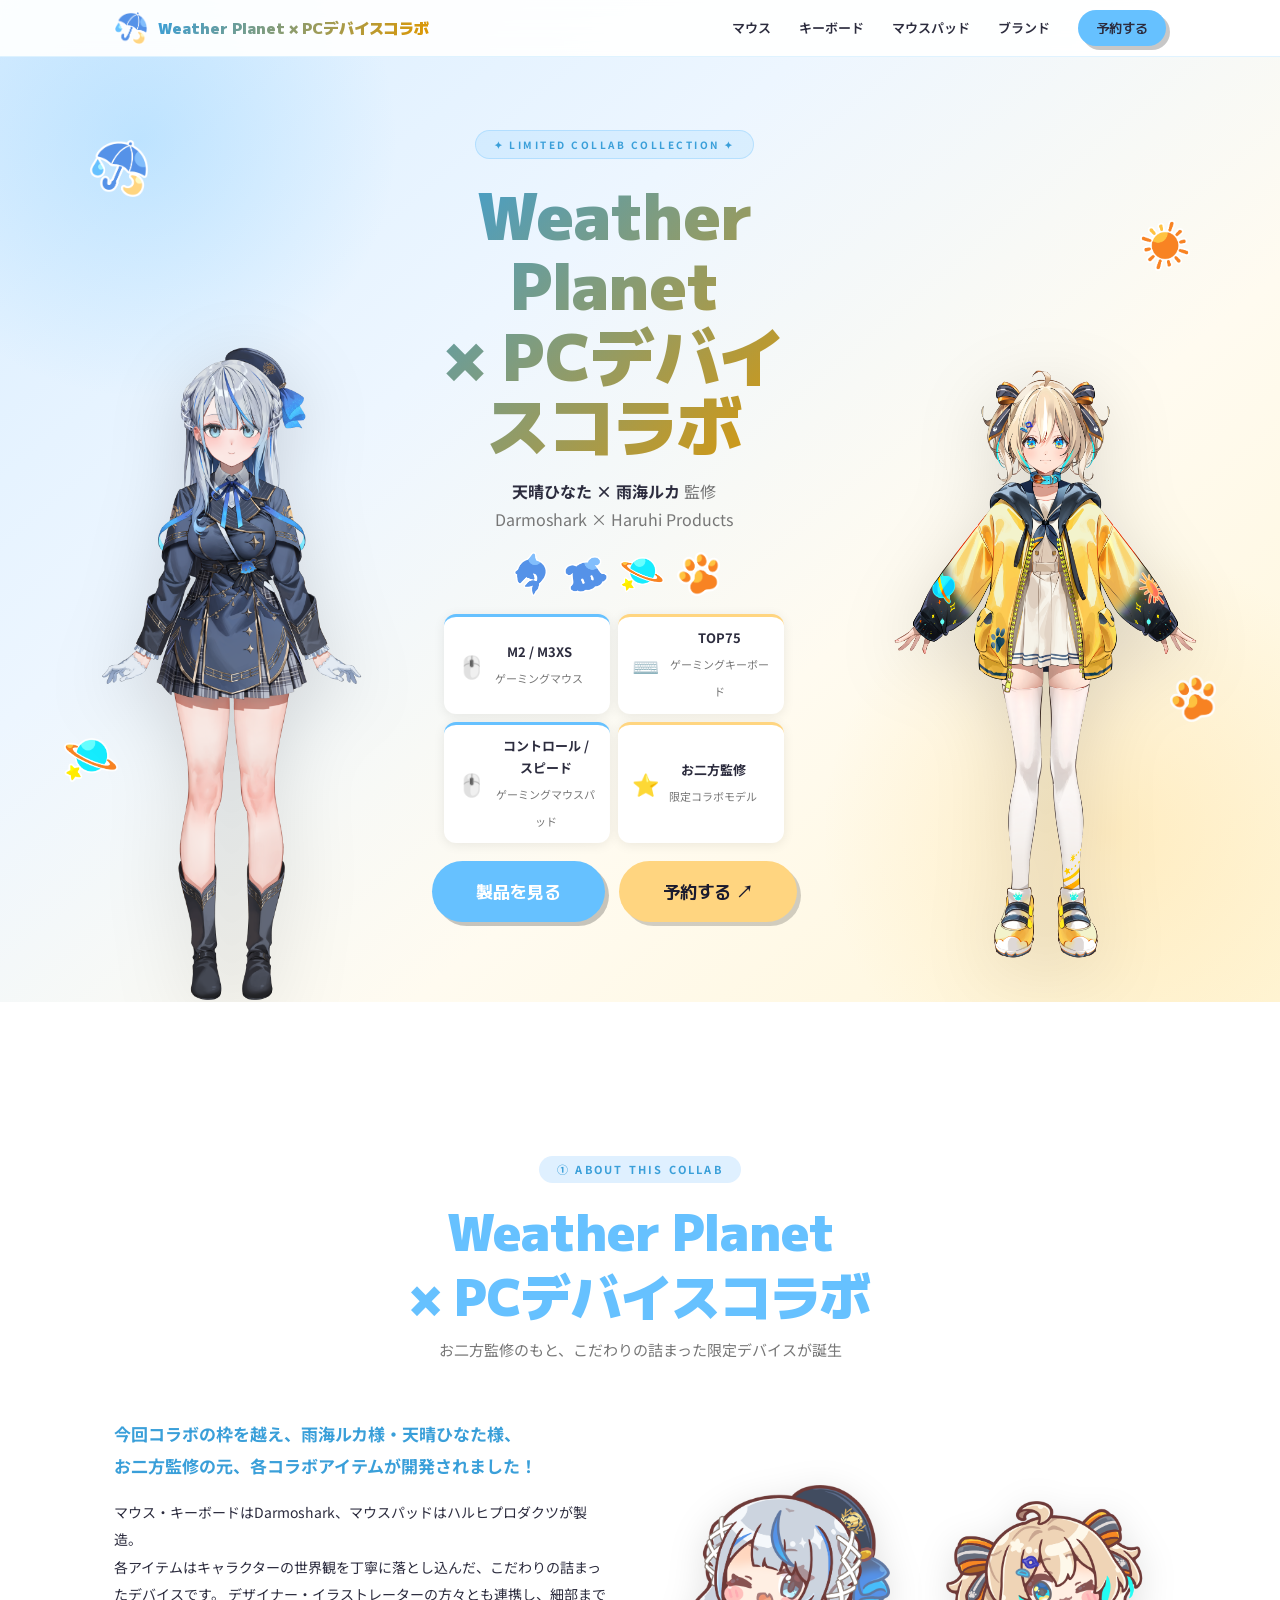
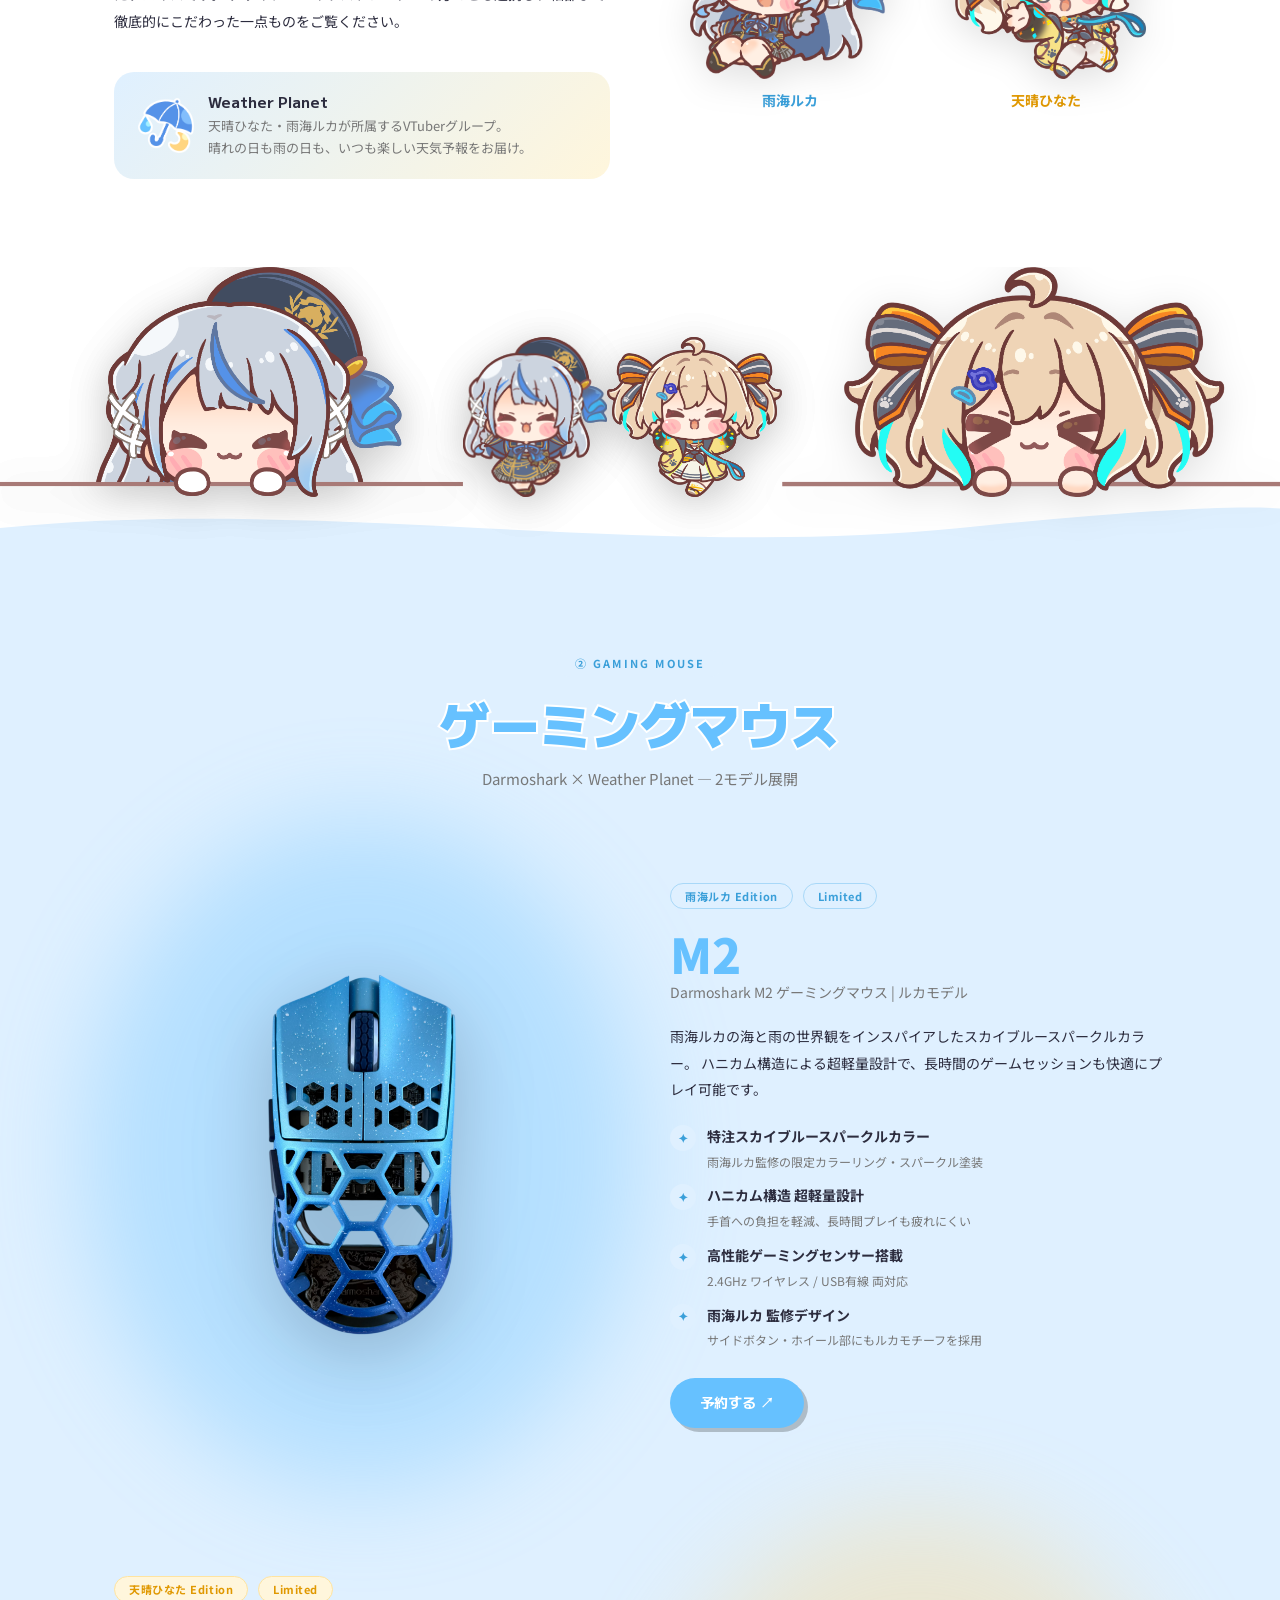
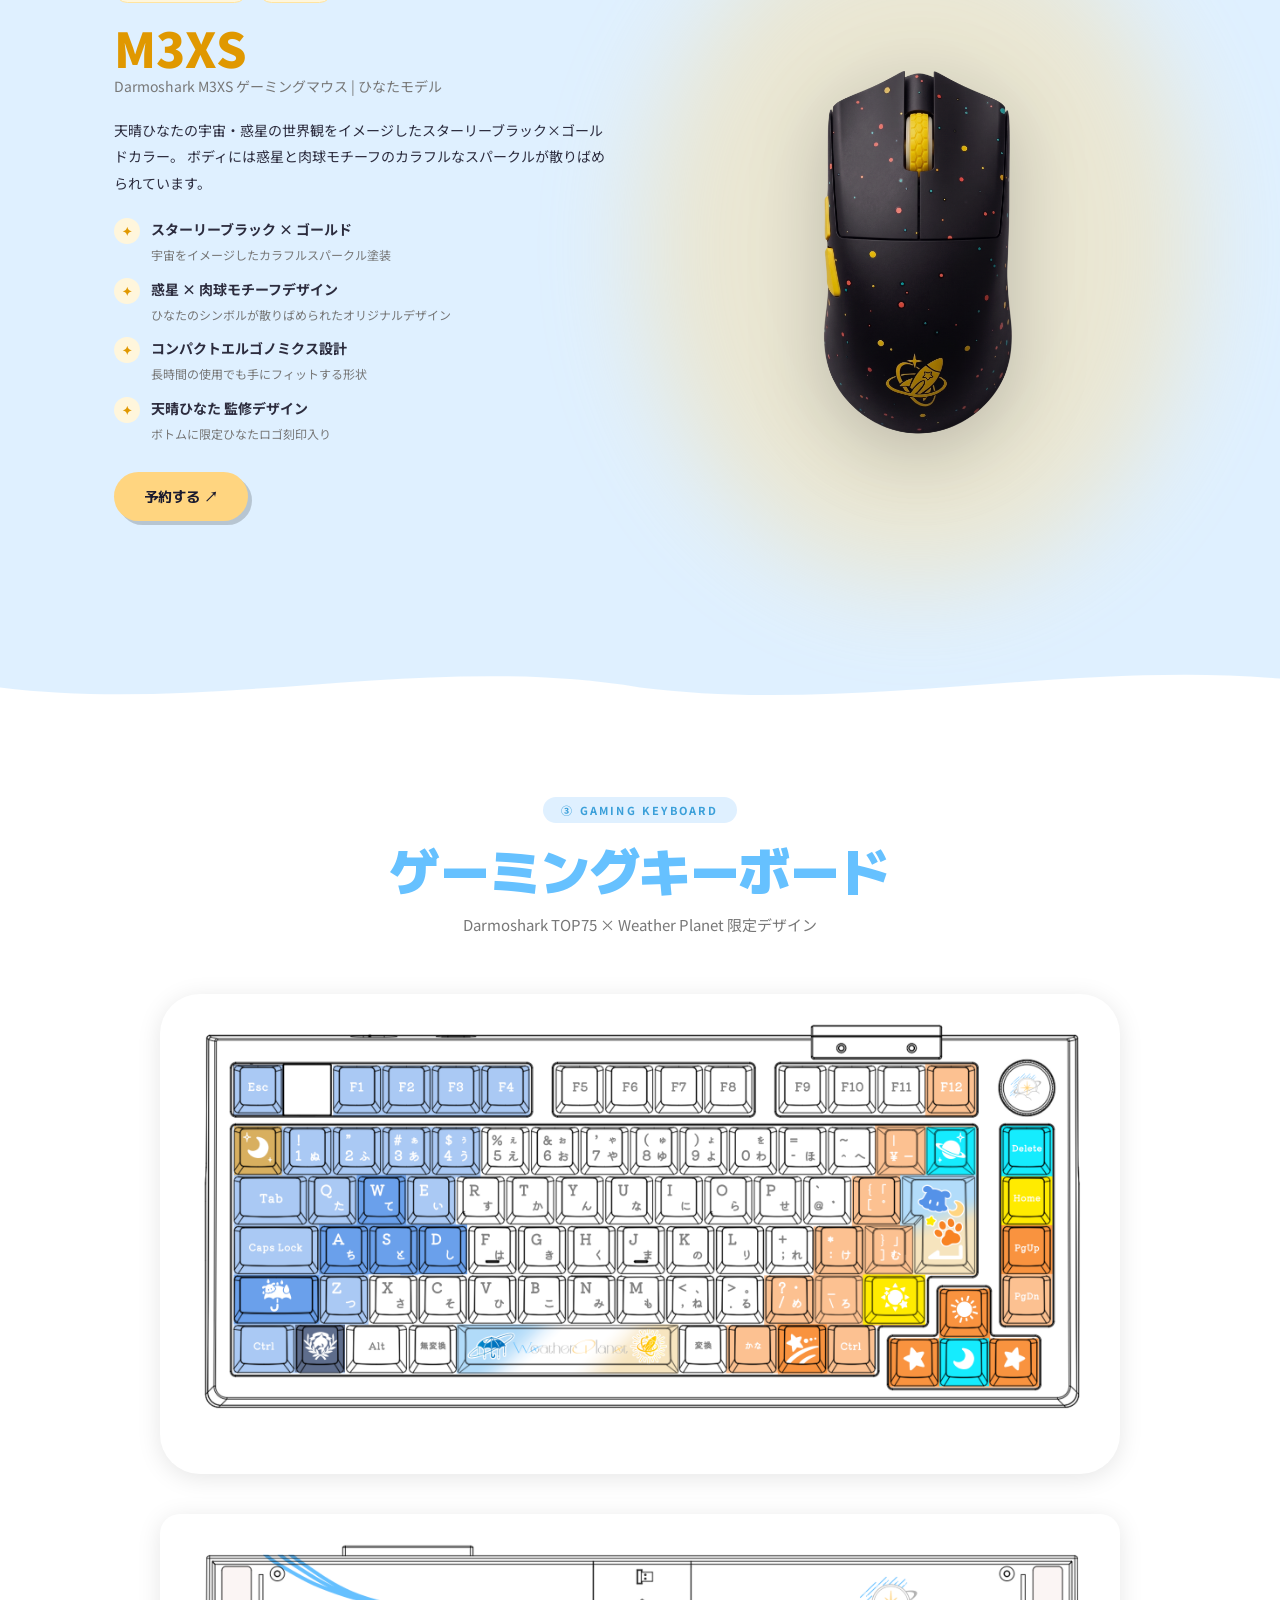
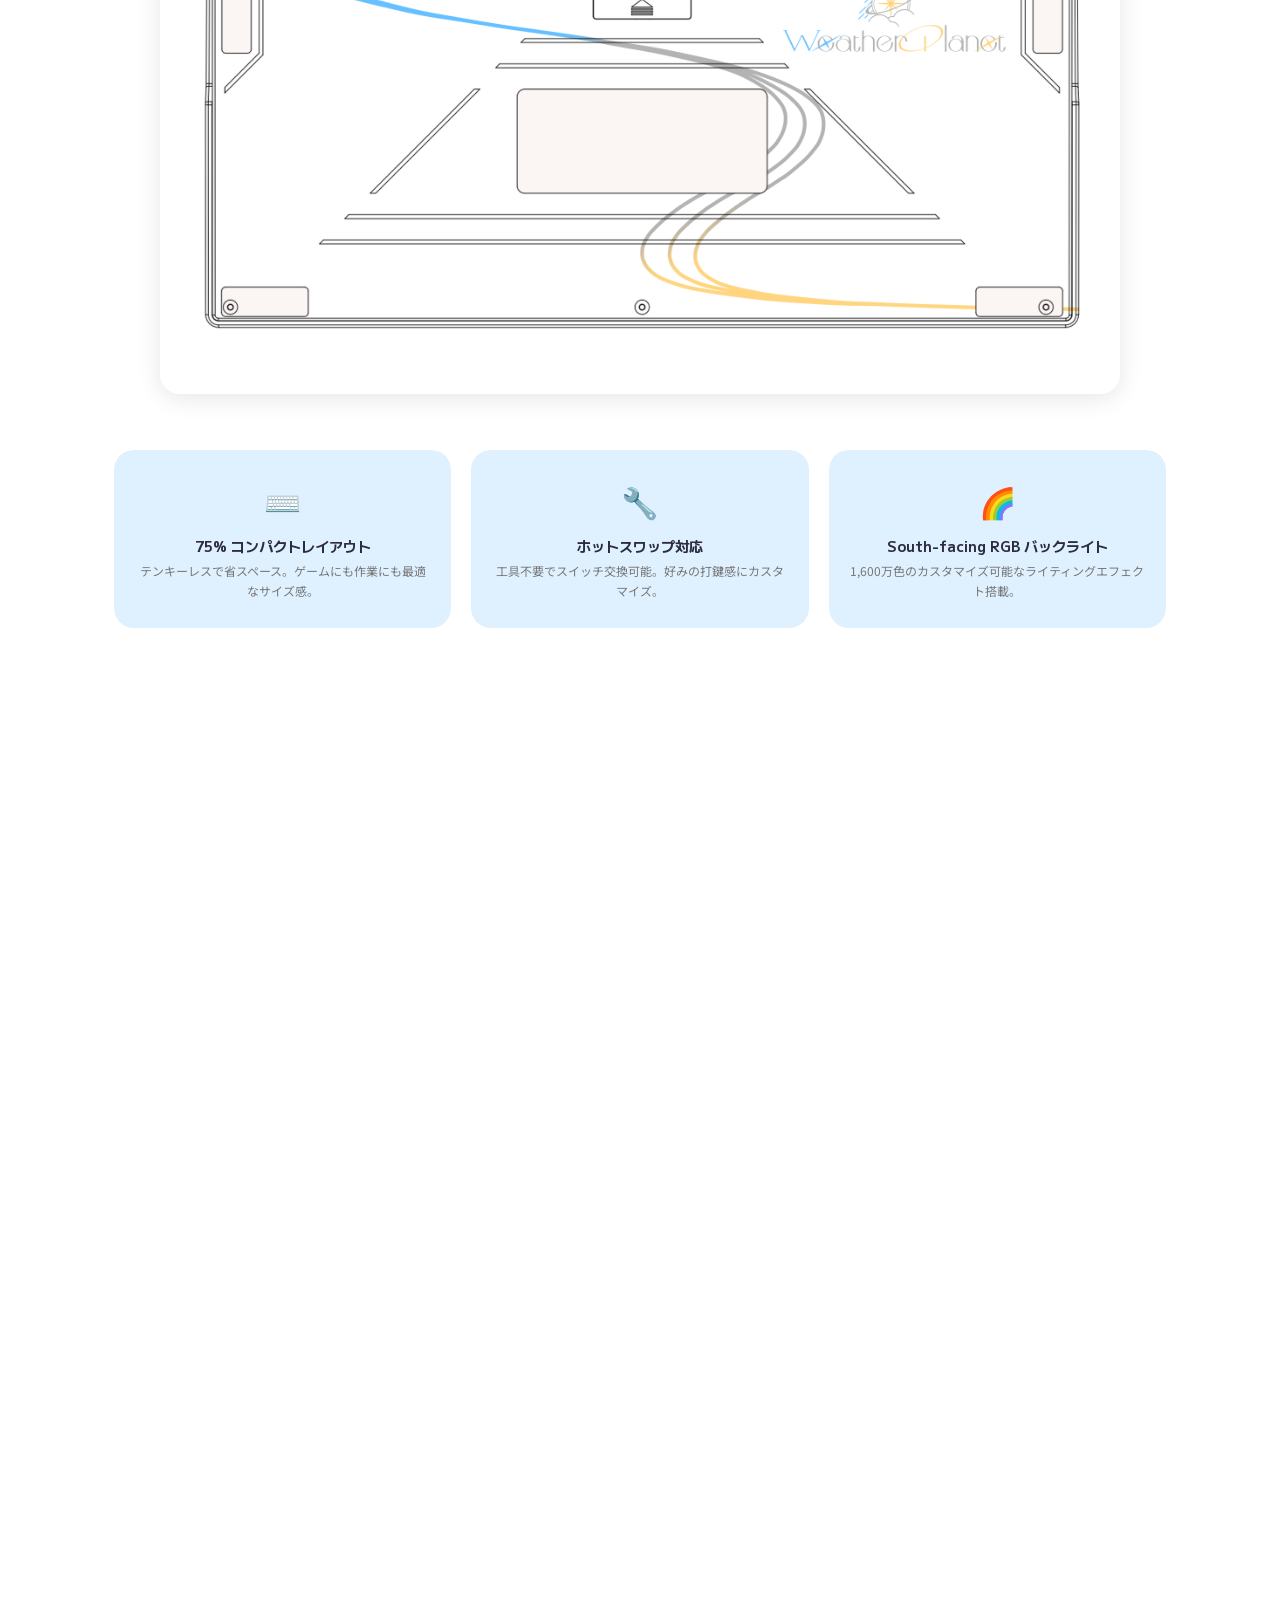
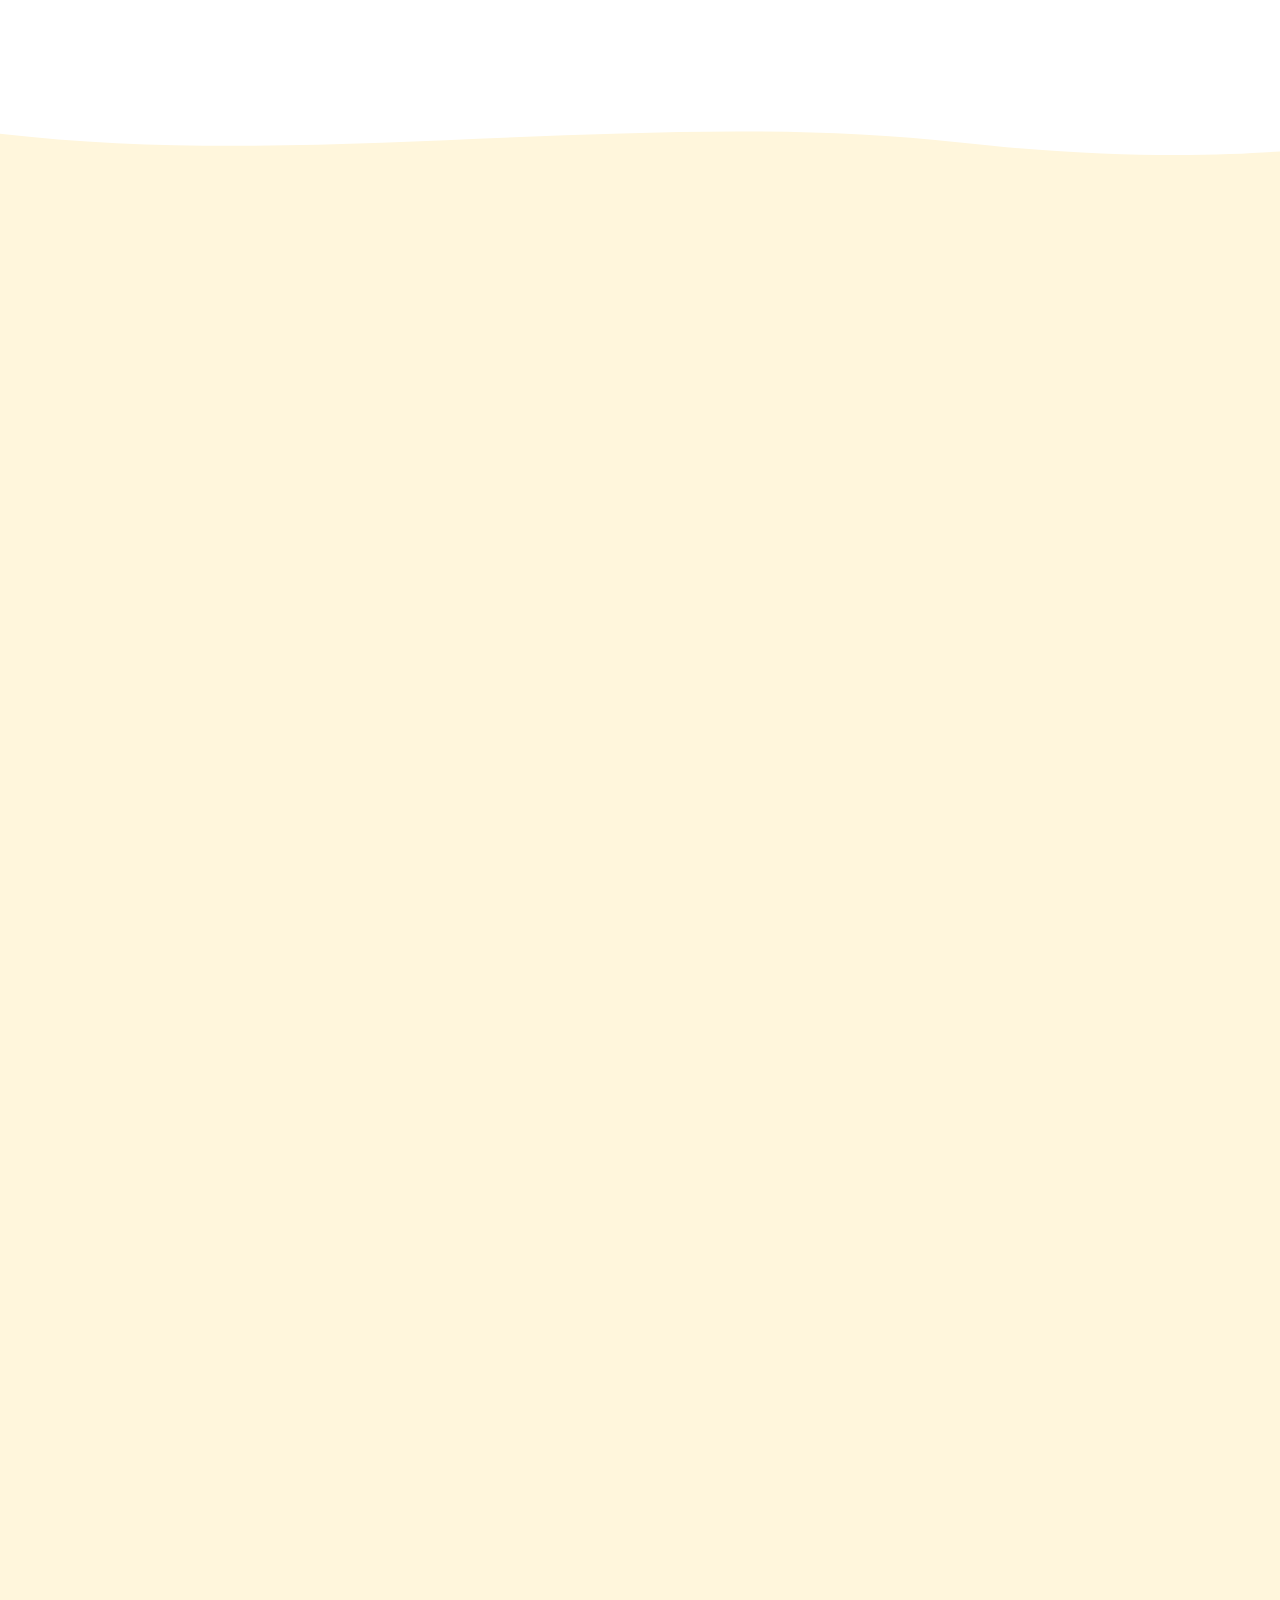
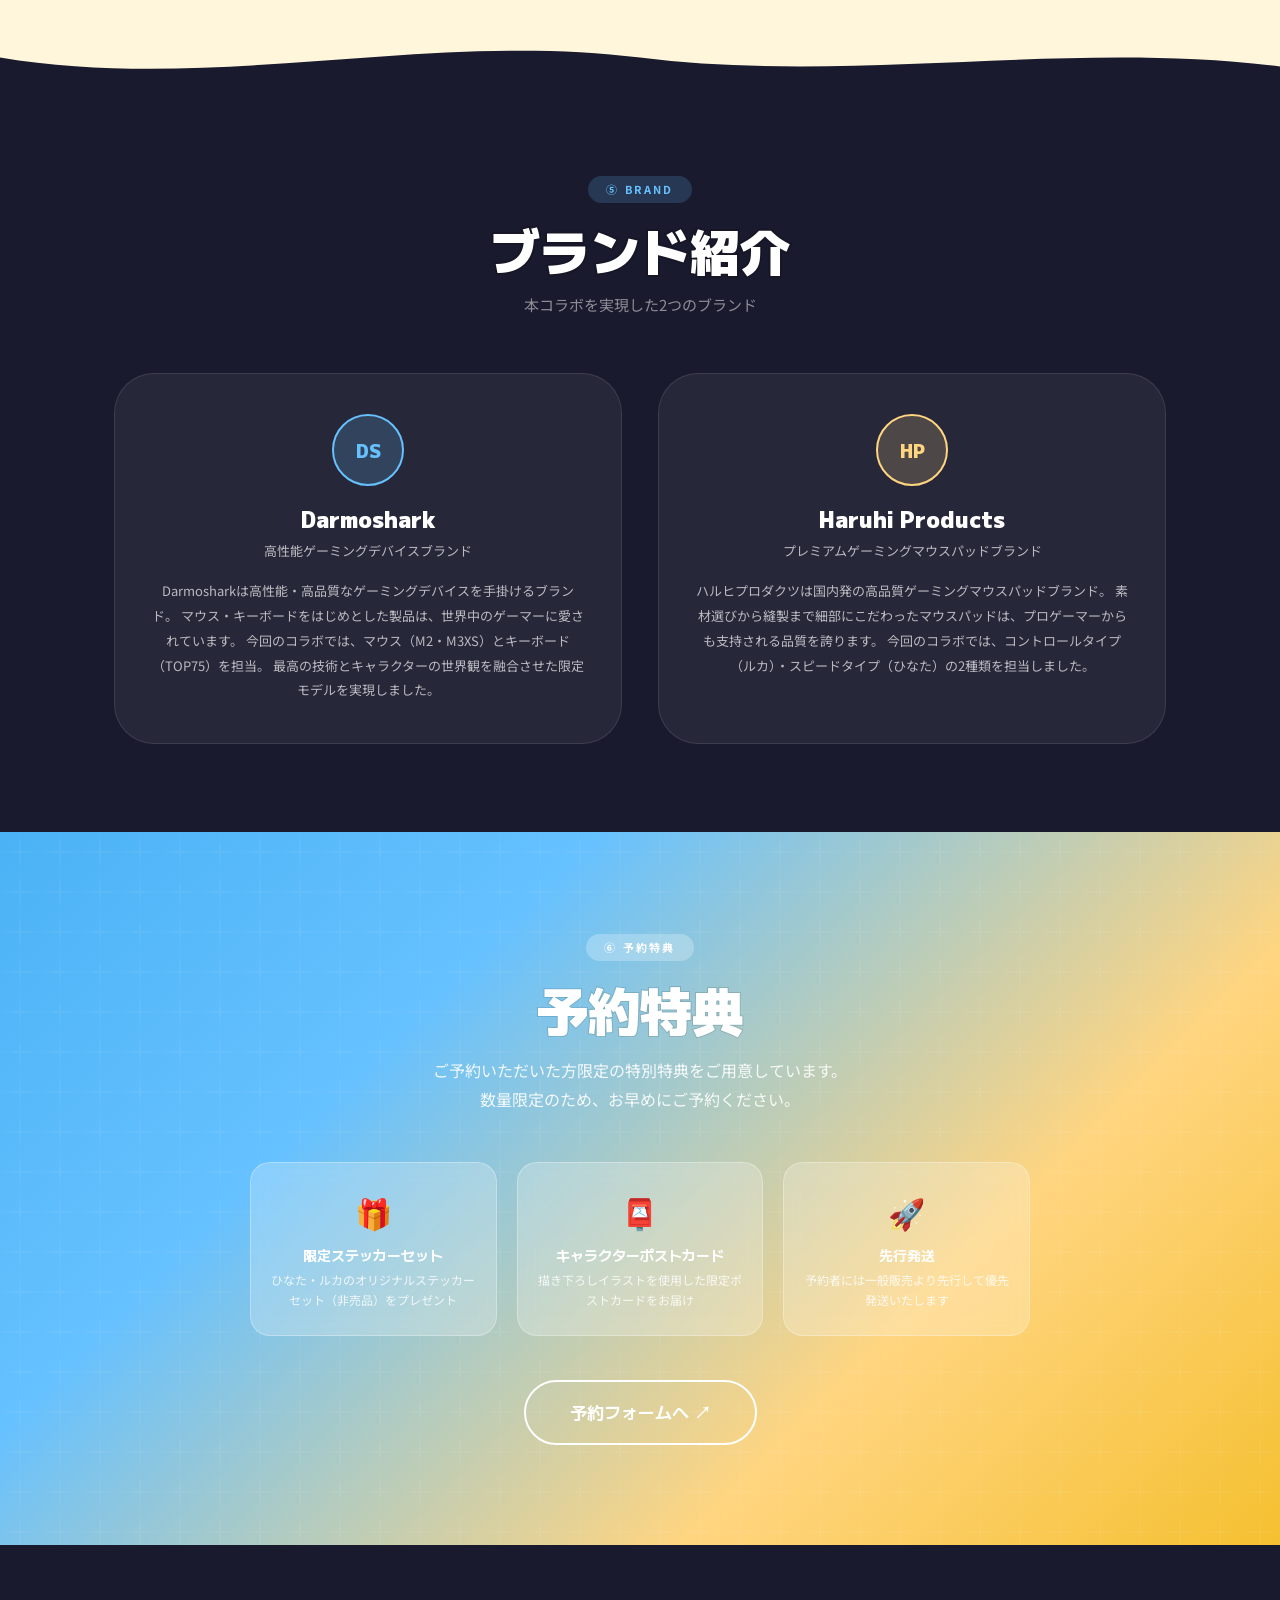
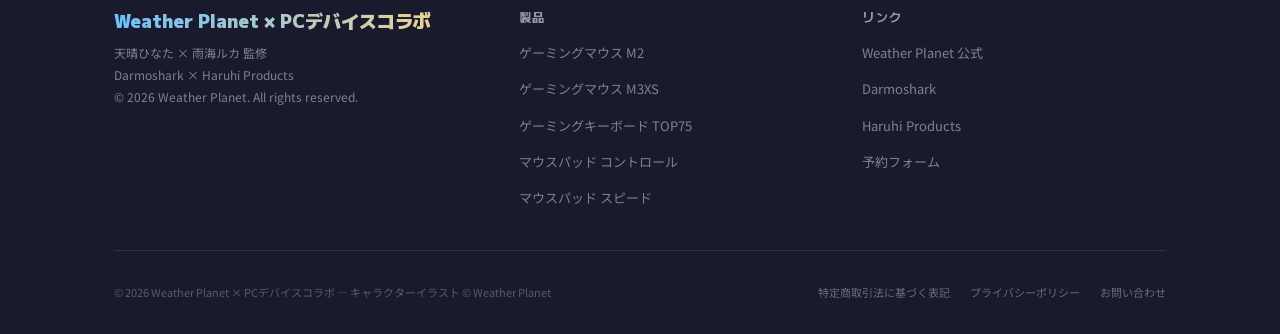
==== commit 2499fc0a: "fix: 파일변경" ====
--- a/v1/index.html
+++ b/v1/index.html
@@ -5,671 +5,2269 @@
         <meta name="viewport" content="width=device-width, initial-scale=1.0" />
         <meta
             name="description"
-            content="天晴ひなた × 雨海ルカ コラボ ゲーミングデバイスコレクション。限定デザインのメカニカルキーボード・ワイヤレスマウス。"
+            content="天晴ひなた × 雨海ルカ 監修。Weather Planet × PCデバイスコラボ。Darmoshark × Haruhi Products。限定デザインのゲーミングマウス・キーボード・マウスパッド。"
         />
-        <title>晴雨コレクション | ゲーミングマウス & キーボード</title>
+        <title>
+            Weather Planet × PCデバイスコラボ | Darmoshark × Haruhi Products
+        </title>
         <link rel="preconnect" href="https://fonts.googleapis.com" />
         <link rel="preconnect" href="https://fonts.gstatic.com" crossorigin />
         <link
-            href="https://fonts.googleapis.com/css2?family=M+PLUS+Rounded+1c:wght@400;700;900&family=Noto+Sans+JP:wght@300;400;500;700&display=swap"
+            href="https://fonts.googleapis.com/css2?family=M+PLUS+1:wght@400;700;900&family=Noto+Sans+JP:wght@300;400;500;700&display=swap"
             rel="stylesheet"
         />
-        <link rel="stylesheet" href="test.css" />
+        <style>
+            /* ============================
+       Reset & Base
+    ============================ */
+            *,
+            *::before,
+            *::after {
+                box-sizing: border-box;
+                margin: 0;
+                padding: 0;
+            }
+            html {
+                scroll-behavior: smooth;
+            }
+            body {
+                font-family:
+                    "Noto Sans JP",
+                    -apple-system,
+                    sans-serif;
+                color: #2c2c3e;
+                background: #fff;
+                overflow-x: hidden;
+                line-height: 1.7;
+            }
+            img {
+                max-width: 100%;
+                height: auto;
+                vertical-align: bottom;
+            }
+            a {
+                text-decoration: none;
+                color: inherit;
+            }
+            ul {
+                list-style: none;
+            }
+            h1,
+            h2,
+            h3,
+            h4,
+            h5 {
+                font-family: "M PLUS 1", sans-serif;
+                line-height: 1.3;
+            }
+
+            /* ============================
+       Tokens
+    ============================ */
+            :root {
+                --blue: #66c1ff;
+                --blue-light: #dff0ff;
+                --blue-mid: #a8d8f8;
+                --blue-dark: #3a9fd9;
+                --yellow: #ffd580;
+                --yellow-light: #fff6dc;
+                --yellow-mid: #ffe4a0;
+                --yellow-dark: #e09800;
+                --dark: #1a1a2e;
+                --text: #2c2c3e;
+                --muted: #777;
+                --white: #fff;
+                --radius: 20px;
+                --radius-lg: 40px;
+                --shadow: 0 4px 24px rgba(0, 0, 0, 0.1);
+            }
+
+            /* ============================
+       Utilities
+    ============================ */
+            .container {
+                max-width: 1100px;
+                margin: 0 auto;
+                padding: 0 24px;
+            }
+            .section {
+                padding: 88px 0;
+            }
+            .section--blue {
+                background: var(--blue-light);
+            }
+            .section--yellow {
+                background: var(--yellow-light);
+            }
+            .section--dark {
+                background: var(--dark);
+                color: #fff;
+            }
+
+            .reveal {
+                opacity: 0;
+                transform: translateY(28px);
+                transition:
+                    opacity 0.65s ease,
+                    transform 0.65s ease;
+            }
+            .reveal.is-visible {
+                opacity: 1;
+                transform: translateY(0);
+            }
+            .reveal-l {
+                opacity: 0;
+                transform: translateX(-28px);
+                transition:
+                    opacity 0.65s ease,
+                    transform 0.65s ease;
+            }
+            .reveal-r {
+                opacity: 0;
+                transform: translateX(28px);
+                transition:
+                    opacity 0.65s ease,
+                    transform 0.65s ease;
+            }
+            .reveal-l.is-visible,
+            .reveal-r.is-visible {
+                opacity: 1;
+                transform: translateX(0);
+            }
+            .d1 {
+                transition-delay: 0.1s !important;
+            }
+            .d2 {
+                transition-delay: 0.2s !important;
+            }
+            .d3 {
+                transition-delay: 0.3s !important;
+            }
+            .d4 {
+                transition-delay: 0.4s !important;
+            }
+
+            /* ============================
+       Section Header
+    ============================ */
+            .sec-head {
+                text-align: center;
+                margin-bottom: 56px;
+            }
+            .sec-eye {
+                display: inline-block;
+                font-size: 11px;
+                font-weight: 700;
+                letter-spacing: 0.2em;
+                text-transform: uppercase;
+                background: var(--blue-light);
+                color: var(--blue-dark);
+                padding: 4px 18px;
+                border-radius: 20px;
+                margin-bottom: 14px;
+            }
+            .sec-eye--y {
+                background: var(--yellow-light);
+                color: var(--yellow-dark);
+            }
+            .sec-title {
+                font-size: clamp(30px, 5vw, 50px);
+                font-weight: 900;
+                color: var(--blue);
+                -webkit-text-stroke: 4px #fff;
+                paint-order: stroke fill;
+            }
+            .sec-title--y {
+                color: var(--yellow-dark);
+            }
+            .sec-title--w {
+                color: #fff;
+                -webkit-text-stroke-color: rgba(0, 0, 0, 0.15);
+            }
+            .sec-sub {
+                font-size: 15px;
+                color: var(--muted);
+                margin-top: 10px;
+            }
+
+            /* ============================
+       Buttons
+    ============================ */
+            .btn {
+                display: inline-flex;
+                align-items: center;
+                justify-content: center;
+                gap: 8px;
+                padding: 13px 30px;
+                border-radius: 50px;
+                font-family: "M PLUS 1", sans-serif;
+                font-weight: 700;
+                font-size: 14px;
+                cursor: pointer;
+                transition: 0.2s;
+                position: relative;
+            }
+            .btn--blue {
+                background: var(--blue);
+                color: #fff;
+                box-shadow: 4px 4px 0 rgba(0, 0, 0, 0.22);
+            }
+            .btn--blue:hover {
+                transform: translate(2px, 2px);
+                box-shadow: 2px 2px 0 rgba(0, 0, 0, 0.22);
+            }
+            .btn--yellow {
+                background: var(--yellow);
+                color: var(--dark);
+                box-shadow: 4px 4px 0 rgba(0, 0, 0, 0.18);
+            }
+            .btn--yellow:hover {
+                transform: translate(2px, 2px);
+                box-shadow: 2px 2px 0 rgba(0, 0, 0, 0.18);
+            }
+            .btn--ghost {
+                border: 2px solid #fff;
+                color: #fff;
+                background: transparent;
+            }
+            .btn--ghost:hover {
+                background: rgba(255, 255, 255, 0.15);
+            }
+            .btn--lg {
+                padding: 16px 44px;
+                font-size: 17px;
+            }
+
+            /* ============================
+       Header
+    ============================ */
+            .header {
+                position: fixed;
+                top: 0;
+                left: 0;
+                width: 100%;
+                z-index: 100;
+                background: rgba(255, 255, 255, 0.92);
+                backdrop-filter: blur(14px);
+                border-bottom: 1px solid rgba(102, 193, 255, 0.2);
+                padding: 10px 0;
+            }
+            .header__inner {
+                display: flex;
+                align-items: center;
+                justify-content: space-between;
+                max-width: 1100px;
+                margin: 0 auto;
+                padding: 0 24px;
+            }
+            .header__logo {
+                display: flex;
+                align-items: center;
+                gap: 10px;
+            }
+            .header__logo-icon {
+                width: 34px;
+                height: 34px;
+            }
+            .header__logo-icon img {
+                width: 100%;
+                height: 100%;
+                object-fit: contain;
+            }
+            .header__logo-text {
+                font-family: "M PLUS 1", sans-serif;
+                font-weight: 900;
+                font-size: 15px;
+                background: linear-gradient(
+                    120deg,
+                    var(--blue-dark),
+                    var(--yellow-dark)
+                );
+                -webkit-background-clip: text;
+                -webkit-text-fill-color: transparent;
+                background-clip: text;
+            }
+            .header__nav {
+                display: flex;
+                gap: 28px;
+                align-items: center;
+            }
+            .header__nav a {
+                font-size: 13px;
+                font-weight: 600;
+                color: var(--text);
+                transition: 0.2s;
+                position: relative;
+            }
+            .header__nav a::after {
+                content: "";
+                position: absolute;
+                bottom: -3px;
+                left: 0;
+                width: 0;
+                height: 2px;
+                background: var(--blue);
+                transition: 0.3s;
+            }
+            .header__nav a:hover {
+                color: var(--blue);
+            }
+            .header__nav a:hover::after {
+                width: 100%;
+            }
+            .header__nav .btn {
+                padding: 7px 18px;
+                font-size: 13px;
+            }
+            .header__nav .btn::after {
+                display: none;
+            }
+            .header__burger {
+                display: none;
+                flex-direction: column;
+                gap: 5px;
+                background: none;
+                border: none;
+                cursor: pointer;
+                padding: 6px;
+            }
+            .header__burger span {
+                display: block;
+                width: 22px;
+                height: 2px;
+                background: var(--text);
+                border-radius: 2px;
+            }
+
+            /* ============================
+       Hero
+    ============================ */
+            .hero {
+                position: relative;
+                min-height: 100vh;
+                padding-top: 70px;
+                background: linear-gradient(
+                    140deg,
+                    #d8edff 0%,
+                    #edf6ff 35%,
+                    #fffbf0 65%,
+                    #fff5d6 100%
+                );
+                overflow: hidden;
+                display: flex;
+                align-items: center;
+            }
+            .hero::before {
+                content: "";
+                position: absolute;
+                top: -120px;
+                left: -120px;
+                width: 520px;
+                height: 520px;
+                border-radius: 50%;
+                background: radial-gradient(
+                    circle,
+                    rgba(102, 193, 255, 0.28) 0%,
+                    transparent 70%
+                );
+                pointer-events: none;
+            }
+            .hero::after {
+                content: "";
+                position: absolute;
+                bottom: -120px;
+                right: -120px;
+                width: 580px;
+                height: 580px;
+                border-radius: 50%;
+                background: radial-gradient(
+                    circle,
+                    rgba(255, 213, 128, 0.32) 0%,
+                    transparent 70%
+                );
+                pointer-events: none;
+            }
+            .hero__grid {
+                position: relative;
+                z-index: 2;
+                display: grid;
+                grid-template-columns: 1fr 1.1fr 1fr;
+                align-items: flex-end;
+                max-width: 1300px;
+                margin: 0 auto;
+                padding: 0 24px;
+                width: 100%;
+            }
+            .hero__char {
+                display: flex;
+                justify-content: center;
+                align-items: flex-end;
+            }
+            .hero__char--ruka {
+                justify-content: flex-end;
+                padding-right: 12px;
+            }
+            .hero__char--hinata {
+                justify-content: flex-start;
+                padding-left: 12px;
+            }
+            .hero__char img {
+                width: auto;
+                height: 74vh;
+                max-height: 700px;
+                max-width: 420px;
+                filter: drop-shadow(0 16px 36px rgba(0, 0, 0, 0.14));
+            }
+            .hero__content {
+                text-align: center;
+                padding: 60px 16px 80px;
+                display: flex;
+                flex-direction: column;
+                align-items: center;
+                gap: 18px;
+            }
+            .hero__eye {
+                font-size: 10px;
+                font-weight: 700;
+                letter-spacing: 0.25em;
+                text-transform: uppercase;
+                color: var(--blue-dark);
+                background: rgba(102, 193, 255, 0.15);
+                padding: 5px 18px;
+                border-radius: 20px;
+                border: 1px solid rgba(102, 193, 255, 0.3);
+            }
+            .hero__title {
+                font-size: clamp(28px, 5.5vw, 64px);
+                font-weight: 900;
+                line-height: 1.1;
+                background: linear-gradient(135deg, #3a9fd9 0%, #e09800 100%);
+                -webkit-background-clip: text;
+                -webkit-text-fill-color: transparent;
+                background-clip: text;
+            }
+            .hero__sub {
+                font-size: clamp(12px, 1.8vw, 16px);
+                color: var(--muted);
+                line-height: 1.8;
+            }
+            .hero__sub strong {
+                color: var(--text);
+            }
+            .hero__icons {
+                display: flex;
+                gap: 12px;
+                align-items: center;
+                justify-content: center;
+            }
+            .hero__icons img {
+                width: 44px;
+                height: 44px;
+                object-fit: contain;
+            }
+            .hero__badges {
+                display: grid;
+                grid-template-columns: 1fr 1fr;
+                gap: 8px;
+                width: 100%;
+                max-width: 340px;
+            }
+            .hero__badge {
+                display: flex;
+                align-items: center;
+                gap: 10px;
+                background: #fff;
+                border-radius: 12px;
+                padding: 10px 14px;
+                box-shadow: 0 2px 12px rgba(0, 0, 0, 0.08);
+            }
+            .hero__badge--blue {
+                border-top: 3px solid var(--blue);
+            }
+            .hero__badge--yellow {
+                border-top: 3px solid var(--yellow);
+            }
+            .hero__badge-ico {
+                font-size: 22px;
+            }
+            .hero__badge-text strong {
+                display: block;
+                font-size: 13px;
+                font-weight: 700;
+            }
+            .hero__badge-text span {
+                font-size: 11px;
+                color: var(--muted);
+            }
+            .hero__ctas {
+                display: flex;
+                gap: 14px;
+                flex-wrap: wrap;
+                justify-content: center;
+            }
+
+            /* Floating decorations */
+            .hero__deco {
+                position: absolute;
+                pointer-events: none;
+                z-index: 1;
+            }
+            .hero__deco img {
+                width: 100%;
+                height: auto;
+                object-fit: contain;
+            }
+            .hero__deco--1 {
+                top: 14%;
+                left: 7%;
+                width: 58px;
+                animation: flt 4s ease-in-out infinite;
+            }
+            .hero__deco--2 {
+                top: 22%;
+                right: 7%;
+                width: 50px;
+                animation: flt 5s ease-in-out infinite 1s;
+            }
+            .hero__deco--3 {
+                bottom: 22%;
+                left: 5%;
+                width: 54px;
+                animation: flt 6s ease-in-out infinite 0.5s;
+            }
+            .hero__deco--4 {
+                bottom: 28%;
+                right: 5%;
+                width: 46px;
+                animation: flt 4.5s ease-in-out infinite 1.5s;
+            }
+            @keyframes flt {
+                0%,
+                100% {
+                    transform: translateY(0) rotate(0);
+                }
+                50% {
+                    transform: translateY(-12px) rotate(6deg);
+                }
+            }
+
+            /* ============================
+       Wave Divider
+    ============================ */
+            .wave {
+                width: 100%;
+                overflow: hidden;
+                line-height: 0;
+            }
+            .wave svg {
+                display: block;
+                width: 100%;
+            }
+
+            /* ============================
+       About
+    ============================ */
+            .about__inner {
+                display: grid;
+                grid-template-columns: 1fr 1fr;
+                gap: 60px;
+                align-items: center;
+            }
+            .about__lead {
+                font-size: 17px;
+                font-weight: 700;
+                color: var(--blue-dark);
+                margin-bottom: 18px;
+                line-height: 1.85;
+            }
+            .about__body {
+                font-size: 14px;
+                line-height: 1.95;
+                color: var(--text);
+            }
+            .about__chars {
+                display: flex;
+                gap: 16px;
+                justify-content: center;
+                align-items: flex-end;
+            }
+            .about__char {
+                flex: 1;
+                text-align: center;
+            }
+            .about__char img {
+                width: 100%;
+                max-width: 200px;
+                filter: drop-shadow(0 8px 18px rgba(0, 0, 0, 0.12));
+            }
+            .about__char-name {
+                margin-top: 10px;
+                font-weight: 700;
+                font-size: 14px;
+            }
+            .about__char-name--ruka {
+                color: var(--blue-dark);
+            }
+            .about__char-name--hinata {
+                color: var(--yellow-dark);
+            }
+            .wp-badge {
+                display: flex;
+                align-items: center;
+                gap: 14px;
+                background: linear-gradient(
+                    135deg,
+                    var(--blue-light),
+                    var(--yellow-light)
+                );
+                border-radius: var(--radius);
+                padding: 20px 24px;
+                margin-top: 36px;
+            }
+            .wp-badge__icon {
+                width: 56px;
+                height: 56px;
+                flex-shrink: 0;
+            }
+            .wp-badge__icon img {
+                width: 100%;
+                height: 100%;
+                object-fit: contain;
+            }
+            .wp-badge__text h4 {
+                font-size: 15px;
+                font-weight: 700;
+                margin-bottom: 4px;
+            }
+            .wp-badge__text p {
+                font-size: 13px;
+                color: var(--muted);
+            }
+
+            /* ============================
+       Product Blocks (Mouse)
+    ============================ */
+            .prod-block {
+                display: grid;
+                grid-template-columns: 1fr 1fr;
+                gap: 60px;
+                align-items: center;
+                margin-bottom: 80px;
+            }
+            .prod-block:last-child {
+                margin-bottom: 0;
+            }
+            .prod-block--rev {
+                direction: rtl;
+            }
+            .prod-block--rev > * {
+                direction: ltr;
+            }
+
+            .prod-visual {
+                display: flex;
+                justify-content: center;
+                align-items: center;
+                position: relative;
+            }
+            .prod-visual__glow {
+                position: absolute;
+                inset: -30px;
+                border-radius: 50%;
+                filter: blur(50px);
+                opacity: 0.35;
+                z-index: 0;
+            }
+            .prod-visual__glow--blue {
+                background: var(--blue);
+            }
+            .prod-visual__glow--yellow {
+                background: var(--yellow);
+            }
+            .prod-visual img {
+                position: relative;
+                z-index: 1;
+                width: 100%;
+                max-width: 460px;
+                height: auto;
+                filter: drop-shadow(0 18px 38px rgba(0, 0, 0, 0.2));
+            }
+
+            .prod-tags {
+                margin-bottom: 14px;
+            }
+            .tag {
+                display: inline-flex;
+                align-items: center;
+                padding: 3px 14px;
+                border-radius: 20px;
+                font-size: 11px;
+                font-weight: 700;
+                letter-spacing: 0.05em;
+                margin-right: 6px;
+                margin-bottom: 6px;
+            }
+            .tag--blue {
+                background: var(--blue-light);
+                color: var(--blue-dark);
+                border: 1px solid var(--blue-mid);
+            }
+            .tag--yellow {
+                background: var(--yellow-light);
+                color: var(--yellow-dark);
+                border: 1px solid var(--yellow-mid);
+            }
+
+            .prod-model {
+                font-size: 48px;
+                font-weight: 900;
+                line-height: 1;
+                margin-bottom: 4px;
+            }
+            .prod-model em {
+                font-style: normal;
+                color: var(--blue);
+            }
+            .prod-model--y em {
+                color: var(--yellow-dark);
+            }
+            .prod-model-sub {
+                font-size: 14px;
+                color: var(--muted);
+                margin-bottom: 18px;
+            }
+            .prod-desc {
+                font-size: 14px;
+                line-height: 1.9;
+                color: var(--text);
+                margin-bottom: 22px;
+            }
+
+            .feat-list {
+                display: flex;
+                flex-direction: column;
+                gap: 11px;
+                margin-bottom: 26px;
+            }
+            .feat-item {
+                display: flex;
+                align-items: flex-start;
+                gap: 11px;
+                font-size: 14px;
+            }
+            .feat-item__dot {
+                flex-shrink: 0;
+                width: 26px;
+                height: 26px;
+                border-radius: 50%;
+                background: var(--blue-light);
+                color: var(--blue-dark);
+                display: flex;
+                align-items: center;
+                justify-content: center;
+                font-size: 12px;
+                font-weight: 700;
+            }
+            .feat-item__dot--y {
+                background: var(--yellow-light);
+                color: var(--yellow-dark);
+            }
+            .feat-item__text strong {
+                display: block;
+                font-weight: 700;
+                margin-bottom: 1px;
+            }
+            .feat-item__text span {
+                font-size: 12px;
+                color: var(--muted);
+            }
+
+            /* ============================
+       Keyboard
+    ============================ */
+            .kb-main-img {
+                width: 100%;
+                max-width: 960px;
+                margin: 0 auto 40px;
+                display: block;
+                border-radius: var(--radius-lg);
+                box-shadow: var(--shadow);
+            }
+            .kb-back-img {
+                width: 100%;
+                max-width: 960px;
+                margin: 0 auto 56px;
+                display: block;
+                border-radius: var(--radius);
+                box-shadow: var(--shadow);
+            }
+            .kb-feats {
+                display: grid;
+                grid-template-columns: repeat(3, 1fr);
+                gap: 20px;
+                margin-bottom: 56px;
+            }
+            .kb-feat {
+                background: var(--blue-light);
+                border-radius: var(--radius);
+                padding: 26px 20px;
+                text-align: center;
+            }
+            .kb-feat__ico {
+                font-size: 30px;
+                display: block;
+                margin-bottom: 10px;
+            }
+            .kb-feat h4 {
+                font-size: 14px;
+                font-weight: 700;
+                margin-bottom: 6px;
+            }
+            .kb-feat p {
+                font-size: 12px;
+                color: var(--muted);
+                line-height: 1.7;
+            }
+
+            /* ============================
+       Character Animation Strip
+    ============================ */
+            /* ============================
+       Character Animation Strip
+    ============================ */
+            .char-strip {
+                overflow: hidden;
+                background: #fff;
+                /* 下に隙間を作らない */
+                display: block;
+                line-height: 0;
+                font-size: 0;
+            }
+            .char-strip__inner {
+                width: 100vw;
+                position: relative;
+                left: 50%;
+                transform: translateX(-50%);
+                display: flex;
+                align-items: flex-end; /* 画像の下端を揃える */
+                justify-content: center;
+                gap: 0;
+                line-height: 0;
+                font-size: 0;
+            }
+            .char-anim {
+                position: relative;
+                display: flex; /* inline-block → flex で下の隙間を排除 */
+                align-items: flex-end;
+                flex-shrink: 0;
+            }
+            .char-anim img:nth-child(1) {
+                display: block;
+                height: var(--h, 180px);
+                width: auto;
+                filter: drop-shadow(0 8px 20px rgba(0, 0, 0, 0.12));
+            }
+            .char-anim img:nth-child(2) {
+                position: absolute;
+                bottom: 0;
+                left: 0;
+                height: var(--h, 180px);
+                width: auto;
+                filter: drop-shadow(0 8px 20px rgba(0, 0, 0, 0.12));
+            }
+            /* ペア: 2フレームトグル */
+            .char-anim:not(.char-anim--s) img:nth-child(1) {
+                animation: caA var(--dur, 2s) step-end infinite var(--del, 0s);
+            }
+            .char-anim:not(.char-anim--s) img:nth-child(2) {
+                animation: caB var(--dur, 2s) step-end infinite var(--del, 0s);
+            }
+            .char-anim--s img:nth-child(1) {
+                animation: none;
+            }
+            @keyframes caA {
+                0%,
+                49% {
+                    opacity: 1;
+                }
+                50%,
+                100% {
+                    opacity: 0;
+                }
+            }
+            @keyframes caB {
+                0%,
+                49% {
+                    opacity: 0;
+                }
+                50%,
+                100% {
+                    opacity: 1;
+                }
+            }
+            @keyframes caSBlink {
+                /* ほぼ表示、ごく短時間だけ消えて瞬きに見せる */
+                0%,
+                91%,
+                97%,
+                100% {
+                    opacity: 1;
+                }
+                92.5%,
+                95.5% {
+                    opacity: 0;
+                }
+            }
+            /* wave を char-strip 内部に統合するための SVG スタイル */
+            .char-strip__wave {
+                display: block;
+                width: 100%;
+                margin-top: -1px; /* 1px の隙間を防ぐ */
+            }
+            @media (max-width: 600px) {
+                .char-anim img:nth-child(1),
+                .char-anim img:nth-child(2) {
+                    height: calc(var(--h, 180px) * 0.6);
+                }
+            }
+
+            /* ============================
+       Creator Cards
+    ============================ */
+            .creator-bar {
+                padding-top: 40px;
+                border-top: 1px solid rgba(102, 193, 255, 0.2);
+                text-align: center;
+            }
+            .creator-bar h3 {
+                font-size: 12px;
+                font-weight: 700;
+                letter-spacing: 0.15em;
+                text-transform: uppercase;
+                color: var(--muted);
+                margin-bottom: 28px;
+            }
+            .creator-cards {
+                display: flex;
+                gap: 28px;
+                justify-content: center;
+                flex-wrap: wrap;
+            }
+            .creator-card {
+                display: flex;
+                flex-direction: column;
+                align-items: center;
+                gap: 10px;
+                text-align: center;
+            }
+            .creator-card__ava {
+                width: 80px;
+                height: 80px;
+                border-radius: 50%;
+                object-fit: cover;
+                border: 3px solid var(--blue);
+                box-shadow: 0 4px 14px rgba(102, 193, 255, 0.3);
+            }
+            .creator-card__ava--y {
+                border-color: var(--yellow);
+                box-shadow: 0 4px 14px rgba(255, 213, 128, 0.4);
+            }
+            .creator-card__role {
+                font-size: 11px;
+                color: var(--muted);
+                font-weight: 700;
+                letter-spacing: 0.1em;
+                text-transform: uppercase;
+            }
+            .creator-card__name {
+                font-size: 15px;
+                font-weight: 700;
+                color: var(--text);
+                margin-top: -6px;
+            }
+
+            /* ============================
+       Mousepad
+    ============================ */
+            .pad-grid {
+                display: grid;
+                grid-template-columns: 1fr 1fr;
+                gap: 36px;
+                margin-bottom: 56px;
+            }
+            .pad-card {
+                background: #fff;
+                border-radius: var(--radius-lg);
+                overflow: hidden;
+                box-shadow: var(--shadow);
+                transition: transform 0.3s;
+            }
+            .pad-card:hover {
+                transform: translateY(-6px);
+            }
+            .pad-card__img {
+                width: 100%;
+                aspect-ratio: 1;
+                object-fit: cover;
+            }
+            .pad-card__body {
+                padding: 26px;
+            }
+            .pad-card__type {
+                font-size: 11px;
+                font-weight: 700;
+                letter-spacing: 0.15em;
+                text-transform: uppercase;
+                margin-bottom: 6px;
+            }
+            .pad-card__type--ruka {
+                color: var(--blue-dark);
+            }
+            .pad-card__type--hinata {
+                color: var(--yellow-dark);
+            }
+            .pad-card__title {
+                font-size: 24px;
+                font-weight: 900;
+                margin-bottom: 6px;
+            }
+            .pad-card__sub {
+                font-size: 13px;
+                color: var(--muted);
+                margin-bottom: 14px;
+            }
+            .pad-card__feats {
+                display: flex;
+                flex-direction: column;
+                gap: 7px;
+            }
+            .pad-card__feat {
+                display: flex;
+                align-items: center;
+                gap: 8px;
+                font-size: 13px;
+            }
+            .pad-card__feat::before {
+                content: "✦";
+                color: var(--blue);
+                flex-shrink: 0;
+                font-size: 11px;
+            }
+            .pad-card--hinata .pad-card__feat::before {
+                color: var(--yellow-dark);
+            }
+
+            /* ============================
+       Brand
+    ============================ */
+            .brand-grid {
+                display: grid;
+                grid-template-columns: 1fr 1fr;
+                gap: 36px;
+                margin-top: 56px;
+            }
+            .brand-card {
+                background: rgba(255, 255, 255, 0.06);
+                border-radius: var(--radius-lg);
+                padding: 40px 36px;
+                border: 1px solid rgba(255, 255, 255, 0.1);
+                text-align: center;
+            }
+            .brand-card__logo {
+                width: 72px;
+                height: 72px;
+                border-radius: 50%;
+                display: flex;
+                align-items: center;
+                justify-content: center;
+                font-family: "M PLUS 1", sans-serif;
+                font-weight: 900;
+                font-size: 18px;
+                margin: 0 auto 18px;
+            }
+            .brand-card__logo--blue {
+                background: rgba(102, 193, 255, 0.18);
+                border: 2px solid var(--blue);
+                color: var(--blue);
+            }
+            .brand-card__logo--yellow {
+                background: rgba(255, 213, 128, 0.18);
+                border: 2px solid var(--yellow);
+                color: var(--yellow);
+            }
+            .brand-card h3 {
+                font-size: 22px;
+                font-weight: 900;
+                margin-bottom: 6px;
+            }
+            .brand-card__sub {
+                font-size: 13px;
+                color: rgba(255, 255, 255, 0.45);
+                margin-bottom: 16px;
+            }
+            .brand-card p {
+                font-size: 13px;
+                line-height: 1.9;
+                color: rgba(255, 255, 255, 0.68);
+            }
+
+            /* ============================
+       Reservation
+    ============================ */
+            .reservation {
+                padding: 100px 0;
+                background: linear-gradient(
+                    135deg,
+                    #4ab2f5 0%,
+                    var(--blue) 30%,
+                    #ffd580 70%,
+                    #f5c030 100%
+                );
+                text-align: center;
+                position: relative;
+                overflow: hidden;
+            }
+            .reservation::before {
+                content: "";
+                position: absolute;
+                inset: 0;
+                background: url("data:image/svg+xml,%3Csvg width='40' height='40' xmlns='http://www.w3.org/2000/svg'%3E%3Cpath d='M20 0 L21 19 L40 20 L21 21 L20 40 L19 21 L0 20 L19 19Z' fill='rgba(255,255,255,.06)'/%3E%3C/svg%3E");
+                pointer-events: none;
+            }
+            .reservation__inner {
+                position: relative;
+                z-index: 1;
+            }
+            .reservation__title {
+                font-size: clamp(30px, 5vw, 52px);
+                font-weight: 900;
+                color: #fff;
+                -webkit-text-stroke: 2px rgba(0, 0, 0, 0.12);
+                paint-order: stroke fill;
+                margin-bottom: 14px;
+            }
+            .reservation__sub {
+                font-size: 16px;
+                color: rgba(255, 255, 255, 0.9);
+                margin-bottom: 48px;
+                line-height: 1.8;
+            }
+            .res-benefits {
+                display: grid;
+                grid-template-columns: repeat(3, 1fr);
+                gap: 20px;
+                max-width: 780px;
+                margin: 0 auto 44px;
+            }
+            .res-benefit {
+                background: rgba(255, 255, 255, 0.22);
+                border-radius: var(--radius);
+                padding: 24px 18px;
+                backdrop-filter: blur(8px);
+                border: 1px solid rgba(255, 255, 255, 0.3);
+            }
+            .res-benefit__ico {
+                font-size: 30px;
+                display: block;
+                margin-bottom: 8px;
+            }
+            .res-benefit h4 {
+                font-size: 14px;
+                font-weight: 700;
+                color: #fff;
+                margin-bottom: 6px;
+            }
+            .res-benefit p {
+                font-size: 12px;
+                color: rgba(255, 255, 255, 0.82);
+                line-height: 1.7;
+            }
+
+            /* ============================
+       Footer
+    ============================ */
+            .footer {
+                background: var(--dark);
+                color: #fff;
+                padding: 64px 0 32px;
+            }
+            .footer__top {
+                display: grid;
+                grid-template-columns: 1.2fr 1fr 1fr;
+                gap: 40px;
+                padding-bottom: 40px;
+                border-bottom: 1px solid rgba(255, 255, 255, 0.1);
+                margin-bottom: 32px;
+            }
+            .footer__brand h2 {
+                font-size: 18px;
+                font-weight: 900;
+                background: linear-gradient(120deg, var(--blue), var(--yellow));
+                -webkit-background-clip: text;
+                -webkit-text-fill-color: transparent;
+                background-clip: text;
+                margin-bottom: 10px;
+            }
+            .footer__brand p {
+                font-size: 12px;
+                color: rgba(255, 255, 255, 0.45);
+                line-height: 1.85;
+            }
+            .footer__col h4 {
+                font-size: 12px;
+                font-weight: 700;
+                text-transform: uppercase;
+                letter-spacing: 0.12em;
+                color: rgba(255, 255, 255, 0.55);
+                margin-bottom: 14px;
+            }
+            .footer__col ul {
+                display: flex;
+                flex-direction: column;
+                gap: 9px;
+            }
+            .footer__col ul li a {
+                font-size: 13px;
+                color: rgba(255, 255, 255, 0.45);
+                transition: 0.2s;
+            }
+            .footer__col ul li a:hover {
+                color: var(--blue);
+            }
+            .footer__bottom {
+                display: flex;
+                justify-content: space-between;
+                align-items: center;
+                flex-wrap: wrap;
+                gap: 14px;
+            }
+            .footer__copy {
+                font-size: 11px;
+                color: rgba(255, 255, 255, 0.28);
+            }
+            .footer__links {
+                display: flex;
+                gap: 20px;
+            }
+            .footer__links a {
+                font-size: 11px;
+                color: rgba(255, 255, 255, 0.35);
+                transition: 0.2s;
+            }
+            .footer__links a:hover {
+                color: rgba(255, 255, 255, 0.7);
+            }
+
+            /* ============================
+       Responsive
+    ============================ */
+            @media (max-width: 900px) {
+                .hero__grid {
+                    grid-template-columns: 1fr;
+                }
+                .hero__char--ruka,
+                .hero__char--hinata {
+                    display: none;
+                }
+                .hero__content {
+                    padding: 80px 16px 60px;
+                }
+                .about__inner {
+                    grid-template-columns: 1fr;
+                    gap: 40px;
+                }
+                .prod-block {
+                    grid-template-columns: 1fr;
+                    gap: 40px;
+                }
+                .prod-block--rev {
+                    direction: ltr;
+                }
+                .kb-feats {
+                    grid-template-columns: 1fr 1fr;
+                }
+                .pad-grid {
+                    grid-template-columns: 1fr;
+                }
+                .brand-grid {
+                    grid-template-columns: 1fr;
+                }
+                .res-benefits {
+                    grid-template-columns: 1fr;
+                    max-width: 400px;
+                }
+                .footer__top {
+                    grid-template-columns: 1fr;
+                    gap: 28px;
+                }
+                .header__nav {
+                    display: none;
+                }
+                .header__burger {
+                    display: flex;
+                }
+            }
+            @media (max-width: 600px) {
+                .section {
+                    padding: 60px 0;
+                }
+                .kb-feats {
+                    grid-template-columns: 1fr;
+                }
+                .hero__ctas {
+                    flex-direction: column;
+                    align-items: center;
+                }
+                .hero__badges {
+                    grid-template-columns: 1fr;
+                }
+                .kb-chars img {
+                    height: 88px;
+                }
+                .footer__bottom {
+                    flex-direction: column;
+                    text-align: center;
+                }
+            }
+        </style>
     </head>
     <body>
-        <!-- ===== HEADER ===== -->
-        <header class="header" id="header">
+        <!-- ========================
+     HEADER
+======================== -->
+        <header class="header">
             <div class="header__inner">
-                <a href="#hero" class="header__logo">
-                    <span class="header__logo-main">晴雨</span>
-                    <span class="header__logo-sub">Collection</span>
+                <a href="#top" class="header__logo">
+                    <div class="header__logo-icon">
+                        <img src="../img1/傘.png" alt="Weather Planet" />
+                    </div>
+                    <span class="header__logo-text"
+                        >Weather Planet × PCデバイスコラボ</span
+                    >
                 </a>
-                <button
-                    class="header__menu-btn"
-                    id="menuBtn"
-                    aria-label="メニューを開く"
-                    aria-expanded="false"
-                >
+                <nav class="header__nav">
+                    <a href="#mouse">マウス</a>
+                    <a href="#keyboard">キーボード</a>
+                    <a href="#mousepad">マウスパッド</a>
+                    <a href="#brands">ブランド</a>
+                    <a href="#reservation" class="btn btn--blue">予約する</a>
+                </nav>
+                <button class="header__burger" aria-label="メニュー">
                     <span></span><span></span><span></span>
                 </button>
-                <nav class="header__nav" id="headerNav">
-                    <a href="#keyboard" class="header__nav-link">キーボード</a>
-                    <a href="#mouse" class="header__nav-link">マウス</a>
-                    <a href="#footer" class="header__nav-link">購入方法</a>
-                    <a href="#footer" class="header__nav-link header__nav-cta"
-                        >今すぐ注文</a
-                    >
-                </nav>
             </div>
         </header>
 
-        <!-- ===== FLOATING CTA ===== -->
-        <div class="float-cta" id="floatCta" aria-hidden="true">
-            <a href="#footer" class="float-cta__btn">
-                <svg
-                    viewBox="0 0 24 24"
-                    fill="none"
-                    stroke="currentColor"
-                    stroke-width="2.2"
-                    stroke-linecap="round"
-                    stroke-linejoin="round"
-                >
-                    <circle cx="9" cy="21" r="1" />
-                    <circle cx="20" cy="21" r="1" />
-                    <path
-                        d="M1 1h4l2.68 13.39a2 2 0 0 0 2 1.61h9.72a2 2 0 0 0 2-1.61L23 6H6"
-                    />
-                </svg>
-                <span>今すぐ注文</span>
-            </a>
-        </div>
-
-        <!-- ===== SECTION 1: HERO ===== -->
-        <section class="hero" id="hero">
-            <div class="hero__bg">
-                <div class="hero__bg-orb hero__bg-orb--1"></div>
-                <div class="hero__bg-orb hero__bg-orb--2"></div>
-                <div class="hero__bg-orb hero__bg-orb--3"></div>
-                <canvas class="hero__canvas" id="particleCanvas"></canvas>
+        <!-- ========================
+     HERO
+======================== -->
+        <section class="hero" id="top">
+            <!-- Floating icons -->
+            <div class="hero__deco hero__deco--1">
+                <img src="../img1/傘.png" alt="" />
             </div>
-
-            <div class="hero__inner">
-                <!-- Character: Hinata -->
-                <div class="hero__char hero__char--hinata reveal reveal--left">
-                    <div class="char-frame char-frame--hinata">
-                        <!--
-            【画像設置】ここにひなたの立ち絵を配置してください:
-            <img src="images/hinata.png" alt="天晴ひなた" class="char-frame__img">
-          -->
-                        <div class="char-frame__placeholder">
-                            <div class="char-frame__deco-top">☀️ ✦ ☀️</div>
-                            <div class="char-frame__name-art">
-                                ひ<br />な<br />た
-                            </div>
-                            <div class="char-frame__sparkles">
-                                <span class="sparkle s1">✦</span>
-                                <span class="sparkle s2">✧</span>
-                                <span class="sparkle s3">✦</span>
-                                <span class="sparkle s4">✧</span>
+            <div class="hero__deco hero__deco--2">
+                <img src="../img1/太陽.png" alt="" />
+            </div>
+            <div class="hero__deco hero__deco--3">
+                <img src="../img1/土星.png" alt="" />
+            </div>
+            <div class="hero__deco hero__deco--4">
+                <img src="../img1/肉球.png" alt="" />
+            </div>
+
+            <div class="hero__grid">
+                <!-- Ruka -->
+                <div class="hero__char hero__char--ruka reveal-l">
+                    <img src="../img1/ルカさん立ち絵.png" alt="雨海ルカ" />
+                </div>
+
+                <!-- Center content -->
+                <div class="hero__content">
+                    <p class="hero__eye reveal">
+                        ✦ LIMITED COLLAB COLLECTION ✦
+                    </p>
+                    <h1 class="hero__title reveal d1">
+                        Weather Planet<br />× PCデバイスコラボ
+                    </h1>
+                    <p class="hero__sub reveal d2">
+                        <strong>天晴ひなた × 雨海ルカ</strong> 監修<br />
+                        Darmoshark × Haruhi Products
+                    </p>
+                    <div class="hero__icons reveal d2">
+                        <img src="../img1/イルカ.png" alt="" />
+                        <img src="../img1/メンダコ.png" alt="" />
+                        <img src="../img1/土星.png" alt="" />
+                        <img src="../img1/肉球.png" alt="" />
+                    </div>
+                    <div class="hero__badges reveal d3">
+                        <div class="hero__badge hero__badge--blue">
+                            <span class="hero__badge-ico">🖱️</span>
+                            <div class="hero__badge-text">
+                                <strong>M2 / M3XS</strong>
+                                <span>ゲーミングマウス</span>
                             </div>
                         </div>
-                    </div>
-                    <div class="char-label">
-                        <span class="char-label__jp">天晴ひなた</span>
-                        <span class="char-label__en">Appare Hinata</span>
-                    </div>
-                </div>
-
-                <!-- Center: Hero Text -->
-                <div class="hero__content">
-                    <p class="hero__eyebrow reveal">
-                        ✦ LIMITED COLLAB COLLECTION ✦
-                    </p>
-                    <h1 class="hero__title reveal">
-                        <span class="hero__title-ja">晴雨</span>
-                        <span class="hero__title-en">Collection</span>
-                    </h1>
-                    <p class="hero__subtitle reveal">
-                        天晴ひなた <span class="hero__x">×</span> 雨海ルカ<br />
-                        <small>コラボ ゲーミングデバイス</small>
-                    </p>
-
-                    <div class="hero__products reveal">
-                        <a
-                            href="#keyboard"
-                            class="hero__product-badge hero__product-badge--kb"
-                        >
-                            <span class="hero__badge-icon">⌨️</span>
+                        <div class="hero__badge hero__badge--yellow">
+                            <span class="hero__badge-ico">⌨️</span>
                             <div class="hero__badge-text">
-                                <strong>晴天65</strong>
-                                <small>メカニカルキーボード</small>
+                                <strong>TOP75</strong>
+                                <span>ゲーミングキーボード</span>
                             </div>
-                        </a>
-                        <a
-                            href="#mouse"
-                            class="hero__product-badge hero__product-badge--ms"
-                        >
-                            <span class="hero__badge-icon">🖱️</span>
+                        </div>
+                        <div class="hero__badge hero__badge--blue">
+                            <span class="hero__badge-ico">🖱️</span>
                             <div class="hero__badge-text">
-                                <strong>海波Pro</strong>
-                                <small>ワイヤレスマウス</small>
+                                <strong>コントロール / スピード</strong>
+                                <span>ゲーミングマウスパッド</span>
                             </div>
-                        </a>
-                    </div>
-
-                    <div class="hero__ctas reveal">
-                        <a href="#keyboard" class="btn btn--primary"
+                        </div>
+                        <div class="hero__badge hero__badge--yellow">
+                            <span class="hero__badge-ico">⭐</span>
+                            <div class="hero__badge-text">
+                                <strong>お二方監修</strong>
+                                <span>限定コラボモデル</span>
+                            </div>
+                        </div>
+                    </div>
+                    <div class="hero__ctas reveal d4">
+                        <a href="#mouse" class="btn btn--blue btn--lg"
                             >製品を見る</a
                         >
-                        <a href="#footer" class="btn btn--outline">購入方法</a>
-                    </div>
-                </div>
-
-                <!-- Character: Ruka -->
-                <div class="hero__char hero__char--ruka reveal reveal--right">
-                    <div class="char-frame char-frame--ruka">
-                        <!--
-            【画像設置】ここにルカの立ち絵を配置してください:
-            <img src="images/ruka.png" alt="雨海ルカ" class="char-frame__img">
-          -->
-                        <div class="char-frame__placeholder">
-                            <div class="char-frame__deco-top">🌊 ✦ 🌊</div>
-                            <div class="char-frame__name-art">ル<br />カ</div>
-                            <div class="char-frame__sparkles">
-                                <span class="sparkle s1">✦</span>
-                                <span class="sparkle s2">✧</span>
-                                <span class="sparkle s3">✦</span>
-                                <span class="sparkle s4">✧</span>
-                            </div>
-                        </div>
-                    </div>
-                    <div class="char-label">
-                        <span class="char-label__jp">雨海ルカ</span>
-                        <span class="char-label__en">Amagai Ruka</span>
-                    </div>
-                </div>
-            </div>
-
-            <div class="hero__scroll-hint">
-                <span>SCROLL</span>
-                <div class="hero__scroll-line"></div>
+                        <a href="#reservation" class="btn btn--yellow btn--lg"
+                            >予約する ↗</a
+                        >
+                    </div>
+                </div>
+
+                <!-- Hinata -->
+                <div class="hero__char hero__char--hinata reveal-r">
+                    <img src="../img1/ひなたさん立ち絵.png" alt="天晴ひなた" />
+                </div>
             </div>
         </section>
 
-        <!-- Wave divider -->
-        <div class="wave-divider">
+        <!-- Wave -->
+        <div class="wave">
             <svg
-                viewBox="0 0 1440 80"
+                viewBox="0 0 1440 72"
                 preserveAspectRatio="none"
                 xmlns="http://www.w3.org/2000/svg"
             >
                 <path
-                    d="M0,40 C240,80 480,0 720,40 C960,80 1200,20 1440,50 L1440,80 L0,80 Z"
+                    d="M0,36 C360,72 720,0 1080,36 C1260,54 1380,62 1440,60 L1440,72 L0,72 Z"
                     fill="#ffffff"
                 />
             </svg>
         </div>
 
-        <!-- ===== SECTION 2: KEYBOARD ===== -->
-        <section class="product-sec product-sec--kb" id="keyboard">
-            <div class="product-sec__inner">
-                <div class="section-head reveal">
-                    <p class="section-head__eye">GAMING KEYBOARD</p>
-                    <h2 class="section-head__title">晴天<span>65</span></h2>
-                    <p class="section-head__sub">メカニカルキーボード</p>
-                </div>
-
-                <div class="product-layout">
-                    <!-- Product Visual -->
-                    <div class="product-visual reveal reveal--left">
-                        <!--
-            【画像設置】ここにキーボードの商品画像を配置してください:
-            <img src="images/keyboard.png" alt="晴天65 メカニカルキーボード" class="product-visual__img">
-          -->
-                        <div
-                            class="product-visual__placeholder product-visual__placeholder--kb"
-                        >
-                            <div class="kb-art">
-                                <div class="kb-art__body">
-                                    <div class="kb-art__row">
-                                        <div
-                                            class="kb-art__key kb-art__key--wide"
-                                        >
-                                            ESC
-                                        </div>
-                                        <div class="kb-art__key">1</div>
-                                        <div class="kb-art__key">2</div>
-                                        <div class="kb-art__key">3</div>
-                                        <div class="kb-art__key">4</div>
-                                        <div class="kb-art__key">5</div>
-                                        <div class="kb-art__key">6</div>
-                                        <div
-                                            class="kb-art__key kb-art__key--wide"
-                                        >
-                                            DEL
-                                        </div>
-                                    </div>
-                                    <div class="kb-art__row">
-                                        <div
-                                            class="kb-art__key kb-art__key--tab"
-                                        >
-                                            TAB
-                                        </div>
-                                        <div class="kb-art__key">Q</div>
-                                        <div
-                                            class="kb-art__key kb-art__key--hi"
-                                        >
-                                            W
-                                        </div>
-                                        <div class="kb-art__key">E</div>
-                                        <div class="kb-art__key">R</div>
-                                        <div class="kb-art__key">T</div>
-                                        <div class="kb-art__key">Y</div>
-                                        <div
-                                            class="kb-art__key kb-art__key--enter kb-art__key--r1"
-                                        >
-                                            ↵
-                                        </div>
-                                    </div>
-                                    <div class="kb-art__row">
-                                        <div
-                                            class="kb-art__key kb-art__key--caps"
-                                        >
-                                            CAP
-                                        </div>
-                                        <div
-                                            class="kb-art__key kb-art__key--hi"
-                                        >
-                                            A
-                                        </div>
-                                        <div
-                                            class="kb-art__key kb-art__key--hi"
-                                        >
-                                            S
-                                        </div>
-                                        <div
-                                            class="kb-art__key kb-art__key--hi"
-                                        >
-                                            D
-                                        </div>
-                                        <div class="kb-art__key">F</div>
-                                        <div class="kb-art__key">G</div>
-                                        <div class="kb-art__key">H</div>
-                                        <div
-                                            class="kb-art__key kb-art__key--enter kb-art__key--r2"
-                                        ></div>
-                                    </div>
-                                    <div class="kb-art__row">
-                                        <div
-                                            class="kb-art__key kb-art__key--shift"
-                                        >
-                                            ⇧
-                                        </div>
-                                        <div
-                                            class="kb-art__key kb-art__key--hi"
-                                        >
-                                            Z
-                                        </div>
-                                        <div
-                                            class="kb-art__key kb-art__key--hi"
-                                        >
-                                            X
-                                        </div>
-                                        <div
-                                            class="kb-art__key kb-art__key--hi"
-                                        >
-                                            C
-                                        </div>
-                                        <div class="kb-art__key">V</div>
-                                        <div class="kb-art__key">B</div>
-                                        <div
-                                            class="kb-art__key kb-art__key--shift"
-                                        >
-                                            ⇧
-                                        </div>
-                                    </div>
-                                    <div
-                                        class="kb-art__row kb-art__row--bottom"
-                                    >
-                                        <div
-                                            class="kb-art__key kb-art__key--mod"
-                                        >
-                                            CTL
-                                        </div>
-                                        <div
-                                            class="kb-art__key kb-art__key--mod"
-                                        >
-                                            ALT
-                                        </div>
-                                        <div
-                                            class="kb-art__key kb-art__key--space"
-                                        ></div>
-                                        <div class="kb-art__key">◀</div>
-                                        <div class="kb-art__key">▼</div>
-                                        <div class="kb-art__key">▶</div>
-                                    </div>
-                                </div>
-                                <div class="kb-art__glow"></div>
+        <!-- ========================
+     ABOUT
+======================== -->
+        <section class="section" id="about">
+            <div class="container">
+                <div class="sec-head reveal">
+                    <p class="sec-eye">① About This Collab</p>
+                    <h2 class="sec-title">
+                        Weather Planet<br />× PCデバイスコラボ
+                    </h2>
+                    <p class="sec-sub">
+                        お二方監修のもと、こだわりの詰まった限定デバイスが誕生
+                    </p>
+                </div>
+                <div class="about__inner">
+                    <div class="reveal-l">
+                        <p class="about__lead">
+                            今回コラボの枠を越え、雨海ルカ様・天晴ひなた様、<br />
+                            お二方監修の元、各コラボアイテムが開発されました！
+                        </p>
+                        <p class="about__body">
+                            マウス・キーボードはDarmoshark、マウスパッドはハルヒプロダクツが製造。<br />
+                            各アイテムはキャラクターの世界観を丁寧に落とし込んだ、こだわりの詰まったデバイスです。
+                            デザイナー・イラストレーターの方々とも連携し、細部まで徹底的にこだわった一点ものをご覧ください。
+                        </p>
+                        <div class="wp-badge">
+                            <div class="wp-badge__icon">
+                                <img
+                                    src="../img1/傘.png"
+                                    alt="Weather Planet"
+                                />
                             </div>
-                            <div class="product-visual__tag">
-                                晴天65 Keyboard
+                            <div class="wp-badge__text">
+                                <h4>Weather Planet</h4>
+                                <p>
+                                    天晴ひなた・雨海ルカが所属するVTuberグループ。<br />晴れの日も雨の日も、いつも楽しい天気予報をお届け。
+                                </p>
                             </div>
                         </div>
+                    </div>
+                    <div class="about__chars reveal-r">
+                        <div class="about__char">
+                            <img src="../img1/雨海ルカ様.png" alt="雨海ルカ" />
+                            <p class="about__char-name about__char-name--ruka">
+                                雨海ルカ
+                            </p>
+                        </div>
+                        <div class="about__char">
+                            <img
+                                src="../img1/天晴ひなた様.png"
+                                alt="天晴ひなた"
+                            />
+                            <p
+                                class="about__char-name about__char-name--hinata"
+                            >
+                                天晴ひなた
+                            </p>
+                        </div>
+                    </div>
+                </div>
+            </div>
+        </section>
+
+        <!-- ========================
+     CHARACTER ANIMATION STRIP
+======================== -->
+        <div class="char-strip">
+            <div class="char-strip__inner">
+                <!-- ルカ 全身 (2フレーム) -->
+                <div
+                    class="char-anim"
+                    style="--h: 230px; --dur: 2.2s; --del: 0.1s"
+                >
+                    <img
+                        src="../img1/WeatherPlanetさま コラボキーボード ミニキャライラスト3R.png"
+                        alt="ルカ 全身A"
+                    />
+                    <img
+                        src="../img1/WeatherPlanetさま コラボキーボード ミニキャライラスト3R@.png"
+                        alt="ルカ 全身B"
+                    />
+                </div>
+
+                <!-- ルカ のぞき (2フレーム) -->
+                <div
+                    class="char-anim"
+                    style="--h: 160px; --dur: 1.6s; --del: 0s"
+                >
+                    <img
+                        src="../img1/WeatherPlanetさま コラボキーボード ミニキャライラスト2R.png"
+                        alt="ルカ のぞきA"
+                    />
+                    <img
+                        src="../img1/WeatherPlanetさま コラボキーボード ミニキャライラスト2R@.png"
+                        alt="ルカ のぞきB"
+                    />
+                </div>
+
+                <!-- ひなた のぞき (2フレーム) -->
+                <div
+                    class="char-anim"
+                    style="--h: 160px; --dur: 1.8s; --del: 0.6s"
+                >
+                    <img
+                        src="../img1/WeatherPlanetさま コラボキーボード ミニキャライラスト2H.png"
+                        alt="ひなた のぞきA"
+                    />
+                    <img
+                        src="../img1/WeatherPlanetさま コラボキーボード ミニキャライラスト2H@.png"
+                        alt="ひなた のぞきB"
+                    />
+                </div>
+
+                <!-- ひなた 全身 (静止) -->
+                <div class="char-anim char-anim--s" style="--h: 230px">
+                    <img
+                        src="../img1/WeatherPlanetさま コラボキーボード ミニキャライラスト3H.png"
+                        alt="ひなた 全身"
+                    />
+                </div>
+            </div>
+            <svg
+                class="char-strip__wave"
+                viewBox="0 0 1440 72"
+                preserveAspectRatio="none"
+                xmlns="http://www.w3.org/2000/svg"
+            >
+                <path
+                    d="M0,36 C360,0 720,72 1080,36 C1260,18 1380,10 1440,14 L1440,72 L0,72 Z"
+                    fill="#dff0ff"
+                />
+            </svg>
+        </div>
+
+        <!-- ========================
+     MOUSE SECTION
+======================== -->
+        <section class="section section--blue" id="mouse">
+            <div class="container">
+                <div class="sec-head reveal">
+                    <p class="sec-eye">② Gaming Mouse</p>
+                    <h2 class="sec-title">ゲーミングマウス</h2>
+                    <p class="sec-sub">
+                        Darmoshark × Weather Planet — 2モデル展開
+                    </p>
+                </div>
+
+                <!-- M2 Ruka Model -->
+                <div class="prod-block">
+                    <div class="prod-visual reveal-l">
                         <div
-                            class="product-visual__accent product-visual__accent--hinata"
-                        >
-                            ひなた
+                            class="prod-visual__glow prod-visual__glow--blue"
+                        ></div>
+                        <img
+                            src="../img1/M2正面ルカモデル.png"
+                            alt="Darmoshark M2 雨海ルカモデル"
+                        />
+                    </div>
+                    <div class="reveal-r">
+                        <div class="prod-tags">
+                            <span class="tag tag--blue">雨海ルカ Edition</span>
+                            <span class="tag tag--blue">Limited</span>
                         </div>
-                    </div>
-
-                    <!-- Product Info -->
-                    <div class="product-info reveal reveal--right">
-                        <div class="product-info__tags">
-                            <span class="tag tag--blue">Limited Edition</span>
-                            <span class="tag tag--yellow">コラボモデル</span>
-                        </div>
-                        <h3 class="product-info__name">晴天<em>65</em></h3>
-                        <p class="product-info__name-en">
-                            Seiten 65 Mechanical Keyboard
+                        <p class="prod-model"><em>M2</em></p>
+                        <p class="prod-model-sub">
+                            Darmoshark M2 ゲーミングマウス | ルカモデル
                         </p>
-                        <p class="product-info__price">
-                            ¥<strong>19,800</strong><small>（税込）</small>
+                        <p class="prod-desc">
+                            雨海ルカの海と雨の世界観をインスパイアしたスカイブルースパークルカラー。
+                            ハニカム構造による超軽量設計で、長時間のゲームセッションも快適にプレイ可能です。
                         </p>
-
-                        <p class="product-info__desc">
-                            天晴ひなた ×
-                            雨海ルカの世界観をキーで表現。晴れ渡る空をイメージしたスカイブルーのボディに
-                            限定デザインのキーキャップを採用。ゲームも配信も毎日の作業も、もっと楽しくなる一台。
-                        </p>
-
-                        <ul class="feature-list">
-                            <li class="feature-list__item reveal">
-                                <span class="feature-list__icon">✦</span>
-                                <div>
-                                    <strong>65% コンパクトレイアウト</strong>
+                        <ul class="feat-list">
+                            <li class="feat-item">
+                                <span class="feat-item__dot">✦</span>
+                                <div class="feat-item__text">
+                                    <strong
+                                        >特注スカイブルースパークルカラー</strong
+                                    >
                                     <span
-                                        >デスクスペースを有効活用、ゲームに最適なコンパクトサイズ</span
+                                        >雨海ルカ監修の限定カラーリング・スパークル塗装</span
                                     >
                                 </div>
                             </li>
-                            <li class="feature-list__item reveal">
-                                <span class="feature-list__icon">✦</span>
-                                <div>
-                                    <strong>ホットスワップ対応</strong>
+                            <li class="feat-item">
+                                <span class="feat-item__dot">✦</span>
+                                <div class="feat-item__text">
+                                    <strong>ハニカム構造 超軽量設計</strong>
                                     <span
-                                        >工具不要でスイッチ交換可能（Gateron G
-                                        Pro 赤軸付属）</span
+                                        >手首への負担を軽減、長時間プレイも疲れにくい</span
                                     >
                                 </div>
                             </li>
-                            <li class="feature-list__item reveal">
-                                <span class="feature-list__icon">✦</span>
-                                <div>
-                                    <strong>フル RGB バックライト</strong>
+                            <li class="feat-item">
+                                <span class="feat-item__dot">✦</span>
+                                <div class="feat-item__text">
+                                    <strong
+                                        >高性能ゲーミングセンサー搭載</strong
+                                    >
                                     <span
-                                        >1,600万色のカスタマイズ可能なライティングエフェクト</span
+                                        >2.4GHz ワイヤレス / USB有線
+                                        両対応</span
                                     >
                                 </div>
                             </li>
-                            <li class="feature-list__item reveal">
-                                <span class="feature-list__icon">✦</span>
-                                <div>
-                                    <strong>USB-C & Bluetooth 5.0</strong>
+                            <li class="feat-item">
+                                <span class="feat-item__dot">✦</span>
+                                <div class="feat-item__text">
+                                    <strong>雨海ルカ 監修デザイン</strong>
                                     <span
-                                        >有線・無線どちらでも使用可能、最大3台マルチデバイス対応</span
-                                    >
-                                </div>
-                            </li>
-                            <li class="feature-list__item reveal">
-                                <span class="feature-list__icon">✦</span>
-                                <div>
-                                    <strong>限定 PBT キーキャップ</strong>
-                                    <span
-                                        >ダブルショット印字、耐摩耗性に優れた高品質仕様</span
+                                        >サイドボタン・ホイール部にもルカモチーフを採用</span
                                     >
                                 </div>
                             </li>
                         </ul>
-
-                        <div class="product-info__actions">
-                            <a href="#footer" class="btn btn--primary"
-                                >注文する</a
+                        <a href="#reservation" class="btn btn--blue"
+                            >予約する ↗</a
+                        >
+                    </div>
+                </div>
+
+                <!-- M3XS Hinata Model -->
+                <div class="prod-block prod-block--rev">
+                    <div class="prod-visual reveal-r">
+                        <div
+                            class="prod-visual__glow prod-visual__glow--yellow"
+                        ></div>
+                        <img
+                            src="../img1/M3XS正面ひなたモデル.png"
+                            alt="Darmoshark M3XS 天晴ひなたモデル"
+                        />
+                    </div>
+                    <div class="reveal-l">
+                        <div class="prod-tags">
+                            <span class="tag tag--yellow"
+                                >天晴ひなた Edition</span
                             >
-                            <a href="#footer" class="btn btn--ghost"
-                                >詳細を見る</a
-                            >
+                            <span class="tag tag--yellow">Limited</span>
                         </div>
+                        <p class="prod-model prod-model--y"><em>M3XS</em></p>
+                        <p class="prod-model-sub">
+                            Darmoshark M3XS ゲーミングマウス | ひなたモデル
+                        </p>
+                        <p class="prod-desc">
+                            天晴ひなたの宇宙・惑星の世界観をイメージしたスターリーブラック×ゴールドカラー。
+                            ボディには惑星と肉球モチーフのカラフルなスパークルが散りばめられています。
+                        </p>
+                        <ul class="feat-list">
+                            <li class="feat-item">
+                                <span class="feat-item__dot feat-item__dot--y"
+                                    >✦</span
+                                >
+                                <div class="feat-item__text">
+                                    <strong
+                                        >スターリーブラック × ゴールド</strong
+                                    >
+                                    <span
+                                        >宇宙をイメージしたカラフルスパークル塗装</span
+                                    >
+                                </div>
+                            </li>
+                            <li class="feat-item">
+                                <span class="feat-item__dot feat-item__dot--y"
+                                    >✦</span
+                                >
+                                <div class="feat-item__text">
+                                    <strong>惑星 × 肉球モチーフデザイン</strong>
+                                    <span
+                                        >ひなたのシンボルが散りばめられたオリジナルデザイン</span
+                                    >
+                                </div>
+                            </li>
+                            <li class="feat-item">
+                                <span class="feat-item__dot feat-item__dot--y"
+                                    >✦</span
+                                >
+                                <div class="feat-item__text">
+                                    <strong
+                                        >コンパクトエルゴノミクス設計</strong
+                                    >
+                                    <span
+                                        >長時間の使用でも手にフィットする形状</span
+                                    >
+                                </div>
+                            </li>
+                            <li class="feat-item">
+                                <span class="feat-item__dot feat-item__dot--y"
+                                    >✦</span
+                                >
+                                <div class="feat-item__text">
+                                    <strong>天晴ひなた 監修デザイン</strong>
+                                    <span>ボトムに限定ひなたロゴ刻印入り</span>
+                                </div>
+                            </li>
+                        </ul>
+                        <a href="#reservation" class="btn btn--yellow"
+                            >予約する ↗</a
+                        >
                     </div>
                 </div>
             </div>
         </section>
 
-        <!-- Wave divider (reversed) -->
-        <div class="wave-divider wave-divider--rev">
+        <!-- Wave -->
+        <div class="wave" style="background: #dff0ff">
             <svg
-                viewBox="0 0 1440 80"
+                viewBox="0 0 1440 72"
                 preserveAspectRatio="none"
                 xmlns="http://www.w3.org/2000/svg"
             >
                 <path
-                    d="M0,30 C240,0 480,70 720,30 C960,0 1200,60 1440,30 L1440,0 L0,0 Z"
+                    d="M0,50 C240,80 480,10 720,50 C960,80 1200,20 1440,40 L1440,72 L0,72 Z"
                     fill="#ffffff"
                 />
             </svg>
         </div>
 
-        <!-- ===== SECTION 3: MOUSE ===== -->
-        <section class="product-sec product-sec--ms" id="mouse">
-            <div class="product-sec__inner">
-                <div class="section-head reveal">
-                    <p class="section-head__eye">GAMING MOUSE</p>
-                    <h2 class="section-head__title">海波<span>Pro</span></h2>
-                    <p class="section-head__sub">ワイヤレスゲーミングマウス</p>
-                </div>
-
-                <div class="product-layout product-layout--rev">
-                    <!-- Product Info -->
-                    <div class="product-info reveal reveal--left">
-                        <div class="product-info__tags">
-                            <span class="tag tag--blue">Limited Edition</span>
-                            <span class="tag tag--yellow">コラボモデル</span>
+        <!-- ========================
+     KEYBOARD SECTION
+======================== -->
+        <section class="section" id="keyboard">
+            <div class="container">
+                <div class="sec-head reveal">
+                    <p class="sec-eye">③ Gaming Keyboard</p>
+                    <h2 class="sec-title">ゲーミングキーボード</h2>
+                    <p class="sec-sub">
+                        Darmoshark TOP75 × Weather Planet 限定デザイン
+                    </p>
+                </div>
+
+                <img
+                    class="kb-main-img reveal"
+                    src="../img1/keyboard front ESC 2.png"
+                    alt="TOP75 キーボード 表面"
+                />
+                <img
+                    class="kb-back-img reveal"
+                    src="../img1/keyboard back ESC 2.png"
+                    alt="TOP75 キーボード 裏面"
+                />
+
+                <div class="kb-feats">
+                    <div class="kb-feat reveal">
+                        <span class="kb-feat__ico">⌨️</span>
+                        <h4>75% コンパクトレイアウト</h4>
+                        <p>
+                            テンキーレスで省スペース。ゲームにも作業にも最適なサイズ感。
+                        </p>
+                    </div>
+                    <div class="kb-feat reveal d1">
+                        <span class="kb-feat__ico">🔧</span>
+                        <h4>ホットスワップ対応</h4>
+                        <p>
+                            工具不要でスイッチ交換可能。好みの打鍵感にカスタマイズ。
+                        </p>
+                    </div>
+                    <div class="kb-feat reveal d2">
+                        <span class="kb-feat__ico">🌈</span>
+                        <h4>South-facing RGB バックライト</h4>
+                        <p>
+                            1,600万色のカスタマイズ可能なライティングエフェクト搭載。
+                        </p>
+                    </div>
+                    <div class="kb-feat reveal d1">
+                        <span class="kb-feat__ico">🔌</span>
+                        <h4>USB-C 有線接続</h4>
+                        <p>
+                            安定した有線接続。ゲームの重要な場面でも遅延ゼロ。
+                        </p>
+                    </div>
+                    <div class="kb-feat reveal d2">
+                        <span class="kb-feat__ico">🎨</span>
+                        <h4>Weather Planet キーキャップ</h4>
+                        <p>
+                            ひなた・ルカの世界観を落とし込んだ限定デザインのPBTキーキャップ。
+                        </p>
+                    </div>
+                    <div class="kb-feat reveal d3">
+                        <span class="kb-feat__ico">🇯🇵</span>
+                        <h4>日本語配列（JIS）</h4>
+                        <p>日本語入力に最適化した配列。日常使いにも対応。</p>
+                    </div>
+                </div>
+
+                <!-- Mini chibi key illustrations -->
+                <!-- Box / Packaging -->
+                <div class="reveal" style="margin-bottom: 48px">
+                    <p
+                        style="
+                            text-align: center;
+                            font-size: 12px;
+                            font-weight: 700;
+                            letter-spacing: 0.15em;
+                            text-transform: uppercase;
+                            color: var(--muted);
+                            margin-bottom: 16px;
+                        "
+                    >
+                        パッケージデザイン
+                    </p>
+                    <img
+                        src="../img1/WeatherPlanetさま コラボキーボード 外箱デザイン案.png"
+                        alt="TOP75 外箱デザイン案"
+                        style="
+                            display: block;
+                            width: 100%;
+                            max-width: 860px;
+                            margin: 0 auto;
+                            border-radius: var(--radius-lg);
+                            box-shadow: var(--shadow);
+                        "
+                    />
+                </div>
+
+                <!-- Designer credit -->
+                <div class="creator-bar reveal">
+                    <h3>キーボードデザイナー</h3>
+                    <div class="creator-cards">
+                        <div class="creator-card">
+                            <img
+                                class="creator-card__ava"
+                                src="../img1/みたらしねこアイコン(キーボードデザイナー).jpg"
+                                alt="みたらしねこ"
+                            />
+                            <p class="creator-card__role">Keyboard Designer</p>
+                            <p class="creator-card__name">みたらしねこ</p>
                         </div>
-                        <h3 class="product-info__name">海波<em>Pro</em></h3>
-                        <p class="product-info__name-en">
-                            Umiba Pro Wireless Gaming Mouse
+                    </div>
+                </div>
+            </div>
+        </section>
+
+        <!-- Wave -->
+        <div class="wave" style="background: #fff">
+            <svg
+                viewBox="0 0 1440 72"
+                preserveAspectRatio="none"
+                xmlns="http://www.w3.org/2000/svg"
+            >
+                <path
+                    d="M0,30 C360,72 720,0 1080,40 C1260,60 1380,54 1440,50 L1440,72 L0,72 Z"
+                    fill="#fff6dc"
+                />
+            </svg>
+        </div>
+
+        <!-- ========================
+     MOUSEPAD SECTION
+======================== -->
+        <section class="section section--yellow" id="mousepad">
+            <div class="container">
+                <div class="sec-head reveal">
+                    <p class="sec-eye sec-eye--y">④ Gaming Mousepad</p>
+                    <h2 class="sec-title sec-title--y">
+                        ゲーミングマウスパッド
+                    </h2>
+                    <p class="sec-sub">
+                        Haruhi Products × Weather Planet — 2タイプ展開
+                    </p>
+                </div>
+
+                <div class="pad-grid">
+                    <!-- Control: Ruka -->
+                    <div class="pad-card reveal-l">
+                        <!-- Art illustration (square) -->
+                        <img
+                            class="pad-card__img"
+                            src="../img1/マウスパッド　ルカイラスト.png"
+                            alt="コントロールタイプ ルカ アート"
+                        />
+                        <div class="pad-card__body">
+                            <p class="pad-card__type pad-card__type--ruka">
+                                Control Type — 雨海ルカ Edition
+                            </p>
+                            <h3 class="pad-card__title">コントロールタイプ</h3>
+                            <p class="pad-card__sub">
+                                細かいエイムコントロールを実現する表面素材
+                            </p>
+                            <ul class="pad-card__feats">
+                                <li class="pad-card__feat">
+                                    コントロール特化のテキスタイル表面
+                                </li>
+                                <li class="pad-card__feat">
+                                    防水コーティング加工
+                                </li>
+                                <li class="pad-card__feat">
+                                    4mm 厚 高密度ゴムベース
+                                </li>
+                                <li class="pad-card__feat">
+                                    サイズ: 900 × 400 mm
+                                </li>
+                                <li class="pad-card__feat">
+                                    雨海ルカ 描き下ろしイラスト
+                                </li>
+                            </ul>
+                            <!-- Actual product photo -->
+                            <img
+                                src="../img1/ルカ様コントロールタイプ(実物).png"
+                                alt="コントロールタイプ 実物"
+                                style="
+                                    width: 100%;
+                                    border-radius: var(--radius);
+                                    margin-top: 16px;
+                                    box-shadow: 0 2px 12px rgba(0, 0, 0, 0.1);
+                                "
+                            />
+                        </div>
+                    </div>
+
+                    <!-- Speed: Hinata -->
+                    <div class="pad-card pad-card--hinata reveal-r">
+                        <!-- Art illustration (square) -->
+                        <img
+                            class="pad-card__img"
+                            src="../img1/マウスパッド　ひなたイラスト.png"
+                            alt="スピードタイプ ひなた アート"
+                        />
+                        <div class="pad-card__body">
+                            <p class="pad-card__type pad-card__type--hinata">
+                                Speed Type — 天晴ひなた Edition
+                            </p>
+                            <h3 class="pad-card__title">スピードタイプ</h3>
+                            <p class="pad-card__sub">
+                                素早いマウス操作をサポートする低摩擦表面
+                            </p>
+                            <ul class="pad-card__feats">
+                                <li class="pad-card__feat">
+                                    スピード特化の低摩擦表面
+                                </li>
+                                <li class="pad-card__feat">
+                                    防水コーティング加工
+                                </li>
+                                <li class="pad-card__feat">
+                                    4mm 厚 高密度ゴムベース
+                                </li>
+                                <li class="pad-card__feat">
+                                    サイズ: 900 × 400 mm
+                                </li>
+                                <li class="pad-card__feat">
+                                    天晴ひなた 描き下ろしイラスト
+                                </li>
+                            </ul>
+                            <!-- Actual product photo -->
+                            <img
+                                src="../img1/ひなた様スピードタイプ(実物).png"
+                                alt="スピードタイプ 実物"
+                                style="
+                                    width: 100%;
+                                    border-radius: var(--radius);
+                                    margin-top: 16px;
+                                    box-shadow: 0 2px 12px rgba(0, 0, 0, 0.1);
+                                "
+                            />
+                        </div>
+                    </div>
+                </div>
+
+                <!-- Back / Quality Section -->
+                <div class="reveal" style="margin-bottom: 56px">
+                    <p
+                        style="
+                            text-align: center;
+                            font-size: 12px;
+                            font-weight: 700;
+                            letter-spacing: 0.15em;
+                            text-transform: uppercase;
+                            color: var(--muted);
+                            margin-bottom: 20px;
+                        "
+                    >
+                        高密度カーボンファイバー裏面
+                    </p>
+                    <div
+                        style="
+                            position: relative;
+                            max-width: 700px;
+                            margin: 0 auto;
+                            border-radius: var(--radius-lg);
+                            overflow: hidden;
+                            box-shadow: var(--shadow);
+                        "
+                    >
+                        <img
+                            src="../img1/ひなた裏面.jpg"
+                            alt="マウスパッド 裏面 カーボンファイバーテクスチャー"
+                            style="width: 100%; display: block"
+                        />
+                        <div
+                            style="
+                                position: absolute;
+                                bottom: 0;
+                                left: 0;
+                                right: 0;
+                                padding: 20px 24px;
+                                background: linear-gradient(
+                                    transparent,
+                                    rgba(0, 0, 0, 0.6)
+                                );
+                                color: #fff;
+                            "
+                        >
+                            <p style="font-size: 13px; font-weight: 700">
+                                高密度カーボンファイバーテクスチャー採用の裏面
+                            </p>
+                            <p
+                                style="
+                                    font-size: 12px;
+                                    opacity: 0.8;
+                                    margin-top: 4px;
+                                "
+                            >
+                                滑り止めゴムベースで、激しいゲームプレイ中もずれにくい安定した使い心地を提供
+                            </p>
+                        </div>
+                    </div>
+                </div>
+
+                <!-- Illustrator credit -->
+                <div class="creator-bar reveal">
+                    <h3>イラストレーター</h3>
+                    <div class="creator-cards">
+                        <div class="creator-card">
+                            <img
+                                class="creator-card__ava creator-card__ava--y"
+                                src="../img1/平山寛菜アイコン(マウスパッドデザイナー).jpg"
+                                alt="平山寛菜"
+                            />
+                            <p class="creator-card__role">Illustrator</p>
+                            <p class="creator-card__name">平山寛菜</p>
+                        </div>
+                    </div>
+                </div>
+            </div>
+        </section>
+
+        <!-- Wave -->
+        <div class="wave" style="background: #fff6dc">
+            <svg
+                viewBox="0 0 1440 72"
+                preserveAspectRatio="none"
+                xmlns="http://www.w3.org/2000/svg"
+            >
+                <path
+                    d="M0,40 C240,80 480,10 720,40 C960,70 1200,20 1440,50 L1440,72 L0,72 Z"
+                    fill="#1a1a2e"
+                />
+            </svg>
+        </div>
+
+        <!-- ========================
+     BRAND SECTION
+======================== -->
+        <section class="section section--dark" id="brands">
+            <div class="container">
+                <div class="sec-head reveal">
+                    <p
+                        class="sec-eye"
+                        style="
+                            background: rgba(102, 193, 255, 0.18);
+                            color: var(--blue);
+                        "
+                    >
+                        ⑤ Brand
+                    </p>
+                    <h2 class="sec-title sec-title--w">ブランド紹介</h2>
+                    <p class="sec-sub" style="color: rgba(255, 255, 255, 0.5)">
+                        本コラボを実現した2つのブランド
+                    </p>
+                </div>
+
+                <div class="brand-grid">
+                    <div class="brand-card reveal-l">
+                        <div class="brand-card__logo brand-card__logo--blue">
+                            DS
+                        </div>
+                        <h3>Darmoshark</h3>
+                        <p class="brand-card__sub">
+                            高性能ゲーミングデバイスブランド
                         </p>
-                        <p class="product-info__price">
-                            ¥<strong>14,800</strong><small>（税込）</small>
+                        <p>
+                            Darmosharkは高性能・高品質なゲーミングデバイスを手掛けるブランド。
+                            マウス・キーボードをはじめとした製品は、世界中のゲーマーに愛されています。
+                            今回のコラボでは、マウス（M2・M3XS）とキーボード（TOP75）を担当。
+                            最高の技術とキャラクターの世界観を融合させた限定モデルを実現しました。
                         </p>
-
-                        <p class="product-info__desc">
-                            雨海ルカの海の世界観をインスパイアしたデザイン。超軽量ハニカム構造で
-                            疲れにくく、長時間のゲームセッションも快適。プロ仕様のセンサーで
-                            あらゆるゲームシーンに対応します。
+                    </div>
+                    <div class="brand-card reveal-r">
+                        <div class="brand-card__logo brand-card__logo--yellow">
+                            HP
+                        </div>
+                        <h3>Haruhi Products</h3>
+                        <p class="brand-card__sub">
+                            プレミアムゲーミングマウスパッドブランド
                         </p>
-
-                        <ul class="feature-list">
-                            <li class="feature-list__item reveal">
-                                <span class="feature-list__icon">✦</span>
-                                <div>
-                                    <strong>超軽量設計 58g</strong>
-                                    <span
-                                        >ハニカム構造採用、長時間使用でも手首への負担を軽減</span
-                                    >
-                                </div>
+                        <p>
+                            ハルヒプロダクツは国内発の高品質ゲーミングマウスパッドブランド。
+                            素材選びから縫製まで細部にこだわったマウスパッドは、プロゲーマーからも支持される品質を誇ります。
+                            今回のコラボでは、コントロールタイプ（ルカ）・スピードタイプ（ひなた）の2種類を担当しました。
+                        </p>
+                    </div>
+                </div>
+            </div>
+        </section>
+
+        <!-- ========================
+     RESERVATION
+======================== -->
+        <section class="reservation" id="reservation">
+            <div class="reservation__inner container">
+                <p
+                    class="sec-eye"
+                    style="
+                        background: rgba(255, 255, 255, 0.25);
+                        color: #fff;
+                        margin-bottom: 14px;
+                    "
+                >
+                    ⑥ 予約特典
+                </p>
+                <h2 class="reservation__title">予約特典</h2>
+                <p class="reservation__sub">
+                    ご予約いただいた方限定の特別特典をご用意しています。<br />
+                    数量限定のため、お早めにご予約ください。
+                </p>
+
+                <div class="res-benefits">
+                    <div class="res-benefit reveal d1">
+                        <span class="res-benefit__ico">🎁</span>
+                        <h4>限定ステッカーセット</h4>
+                        <p>
+                            ひなた・ルカのオリジナルステッカーセット（非売品）をプレゼント
+                        </p>
+                    </div>
+                    <div class="res-benefit reveal d2">
+                        <span class="res-benefit__ico">📮</span>
+                        <h4>キャラクターポストカード</h4>
+                        <p>
+                            描き下ろしイラストを使用した限定ポストカードをお届け
+                        </p>
+                    </div>
+                    <div class="res-benefit reveal d3">
+                        <span class="res-benefit__ico">🚀</span>
+                        <h4>先行発送</h4>
+                        <p>予約者には一般販売より先行して優先発送いたします</p>
+                    </div>
+                </div>
+
+                <a href="#" class="btn btn--ghost btn--lg reveal"
+                    >予約フォームへ ↗</a
+                >
+            </div>
+        </section>
+
+        <!-- ========================
+     FOOTER
+======================== -->
+        <footer class="footer">
+            <div class="container">
+                <div class="footer__top">
+                    <div class="footer__brand">
+                        <h2>Weather Planet × PCデバイスコラボ</h2>
+                        <p>
+                            天晴ひなた × 雨海ルカ 監修<br />
+                            Darmoshark × Haruhi Products<br />
+                            © 2026 Weather Planet. All rights reserved.
+                        </p>
+                    </div>
+                    <div class="footer__col">
+                        <h4>製品</h4>
+                        <ul>
+                            <li><a href="#mouse">ゲーミングマウス M2</a></li>
+                            <li><a href="#mouse">ゲーミングマウス M3XS</a></li>
+                            <li>
+                                <a href="#keyboard"
+                                    >ゲーミングキーボード TOP75</a
+                                >
                             </li>
-                            <li class="feature-list__item reveal">
-                                <span class="feature-list__icon">✦</span>
-                                <div>
-                                    <strong>PAW3395 センサー搭載</strong>
-                                    <span
-                                        >最大26,000DPI、プロゲーマーも使用するハイエンドセンサー</span
-                                    >
-                                </div>
+                            <li>
+                                <a href="#mousepad"
+                                    >マウスパッド コントロール</a
+                                >
                             </li>
-                            <li class="feature-list__item reveal">
-                                <span class="feature-list__icon">✦</span>
-                                <div>
-                                    <strong
-                                        >2.4GHz ワイヤレス & 有線対応</strong
-                                    >
-                                    <span
-                                        >最大1,000Hz
-                                        ポーリングレート、遅延ゼロの応答速度</span
-                                    >
-                                </div>
-                            </li>
-                            <li class="feature-list__item reveal">
-                                <span class="feature-list__icon">✦</span>
-                                <div>
-                                    <strong>最大70時間バッテリー</strong>
-                                    <span
-                                        >急速充電対応、10分で約3時間使用可能</span
-                                    >
-                                </div>
-                            </li>
-                            <li class="feature-list__item reveal">
-                                <span class="feature-list__icon">✦</span>
-                                <div>
-                                    <strong>限定 RGB ライティング</strong>
-                                    <span
-                                        >「海の波」をテーマにした専用アニメーションパターン搭載</span
-                                    >
-                                </div>
+                            <li>
+                                <a href="#mousepad">マウスパッド スピード</a>
                             </li>
                         </ul>
-
-                        <div class="product-info__actions">
-                            <a href="#footer" class="btn btn--primary"
-                                >注文する</a
-                            >
-                            <a href="#footer" class="btn btn--ghost"
-                                >詳細を見る</a
-                            >
-                        </div>
-                    </div>
-
-                    <!-- Product Visual -->
-                    <div class="product-visual reveal reveal--right">
-                        <!--
-            【画像設置】ここにマウスの商品画像を配置してください:
-            <img src="images/mouse.png" alt="海波Pro ワイヤレスゲーミングマウス" class="product-visual__img">
-          -->
-                        <div
-                            class="product-visual__placeholder product-visual__placeholder--ms"
-                        >
-                            <div class="ms-art">
-                                <div class="ms-art__body">
-                                    <div class="ms-art__split"></div>
-                                    <div class="ms-art__wheel"></div>
-                                    <div class="ms-art__side-btn"></div>
-                                    <div class="ms-art__rgb-strip"></div>
-                                </div>
-                                <div class="ms-art__shadow"></div>
-                            </div>
-                            <div class="product-visual__tag">海波Pro Mouse</div>
-                        </div>
-                        <div
-                            class="product-visual__accent product-visual__accent--ruka"
-                        >
-                            ルカ
-                        </div>
-                    </div>
-                </div>
-            </div>
-        </section>
-
-        <!-- ===== SECTION 4: FOOTER ===== -->
-        <footer class="footer" id="footer">
-            <div class="footer__wave">
-                <svg
-                    viewBox="0 0 1440 100"
-                    preserveAspectRatio="none"
-                    xmlns="http://www.w3.org/2000/svg"
-                >
-                    <path
-                        d="M0,60 C360,100 720,20 1080,60 C1260,80 1380,90 1440,85 L1440,0 L0,0 Z"
-                        fill="#eef7ff"
-                    />
-                </svg>
-            </div>
-
-            <div class="footer__inner">
-                <!-- Characters + Logo -->
-                <div class="footer__top">
-                    <div class="footer__char-badge footer__char-badge--hinata">
-                        <div class="footer__char-icon">☀️</div>
-                        <span>天晴ひなた</span>
-                    </div>
-                    <div class="footer__brand">
-                        <div class="footer__brand-logo">晴雨</div>
-                        <div class="footer__brand-sub">Collection</div>
-                    </div>
-                    <div class="footer__char-badge footer__char-badge--ruka">
-                        <div class="footer__char-icon">🌊</div>
-                        <span>雨海ルカ</span>
-                    </div>
-                </div>
-
-                <!-- Purchase Guide -->
-                <div class="purchase-guide">
-                    <h3 class="purchase-guide__title">📦 購入方法</h3>
-                    <div class="purchase-guide__steps">
-                        <div class="purchase-step">
-                            <div class="purchase-step__num">1</div>
-                            <div class="purchase-step__body">
-                                <h4>フォームで注文</h4>
-                                <p>専用注文フォームから商品をお選びください</p>
-                            </div>
-                        </div>
-                        <div class="purchase-step__arrow">→</div>
-                        <div class="purchase-step">
-                            <div class="purchase-step__num">2</div>
-                            <div class="purchase-step__body">
-                                <h4>お支払い</h4>
-                                <p>クレカ / 銀行振込 / コンビニ払い対応</p>
-                            </div>
-                        </div>
-                        <div class="purchase-step__arrow">→</div>
-                        <div class="purchase-step">
-                            <div class="purchase-step__num">3</div>
-                            <div class="purchase-step__body">
-                                <h4>発送</h4>
-                                <p>注文確定後 3〜5 営業日以内に発送</p>
-                            </div>
-                        </div>
-                    </div>
-                    <div class="purchase-guide__cta">
-                        <a href="#" class="btn btn--primary btn--large"
-                            >注文フォームへ ↗</a
-                        >
-                        <p class="purchase-guide__note">
-                            ※
-                            在庫状況によりお届けまでお時間をいただく場合がございます
-                        </p>
-                    </div>
-                </div>
-
-                <!-- Info Grid -->
-                <div class="footer__info">
-                    <div class="footer__info-block">
-                        <h4>商品・価格</h4>
+                    </div>
+                    <div class="footer__col">
+                        <h4>リンク</h4>
                         <ul>
-                            <li>晴天65 キーボード — ¥19,800</li>
-                            <li>海波Pro マウス — ¥14,800</li>
-                            <li>セット購入 — ¥32,800（¥1,800 お得）</li>
+                            <li>
+                                <a
+                                    href="https://weather-pla.net/"
+                                    target="_blank"
+                                    rel="noopener"
+                                    >Weather Planet 公式</a
+                                >
+                            </li>
+                            <li><a href="#brands">Darmoshark</a></li>
+                            <li><a href="#brands">Haruhi Products</a></li>
+                            <li><a href="#reservation">予約フォーム</a></li>
                         </ul>
                     </div>
-                    <div class="footer__info-block">
-                        <h4>配送・サポート</h4>
-                        <ul>
-                            <li>全国送料 ¥800（¥10,000 以上 無料）</li>
-                            <li>到着後 7 日以内の初期不良対応</li>
-                            <li>お問い合わせ: support@haruame.jp</li>
-                        </ul>
-                    </div>
-                    <div class="footer__info-block">
-                        <h4>キャラクター</h4>
-                        <ul>
-                            <li>天晴ひなた（Appare Hinata）</li>
-                            <li>雨海ルカ（Amagai Ruka）</li>
-                            <li>© Weather Planet Inc.</li>
-                        </ul>
-                    </div>
-                </div>
-
-                <!-- Bottom Bar -->
+                </div>
                 <div class="footer__bottom">
                     <p class="footer__copy">
-                        © 2025 晴雨コレクション All rights reserved.
-                        キャラクターイラスト ©
-                        <a
-                            href="https://weather-pla.net/"
-                            target="_blank"
-                            rel="noopener noreferrer"
-                            >Weather Planet</a
-                        >
-                        All Rights Reserved.
+                        © 2026 Weather Planet × PCデバイスコラボ —
+                        キャラクターイラスト © Weather Planet
                     </p>
                     <div class="footer__links">
                         <a href="#">特定商取引法に基づく表記</a>
@@ -680,6 +2278,19 @@
             </div>
         </footer>
 
-        <script src="test.js"></script>
+        <script>
+            const io = new IntersectionObserver(
+                (entries) => {
+                    entries.forEach((e) => {
+                        if (e.isIntersecting)
+                            e.target.classList.add("is-visible");
+                    });
+                },
+                { threshold: 0.12 },
+            );
+            document
+                .querySelectorAll(".reveal, .reveal-l, .reveal-r")
+                .forEach((el) => io.observe(el));
+        </script>
     </body>
 </html>
